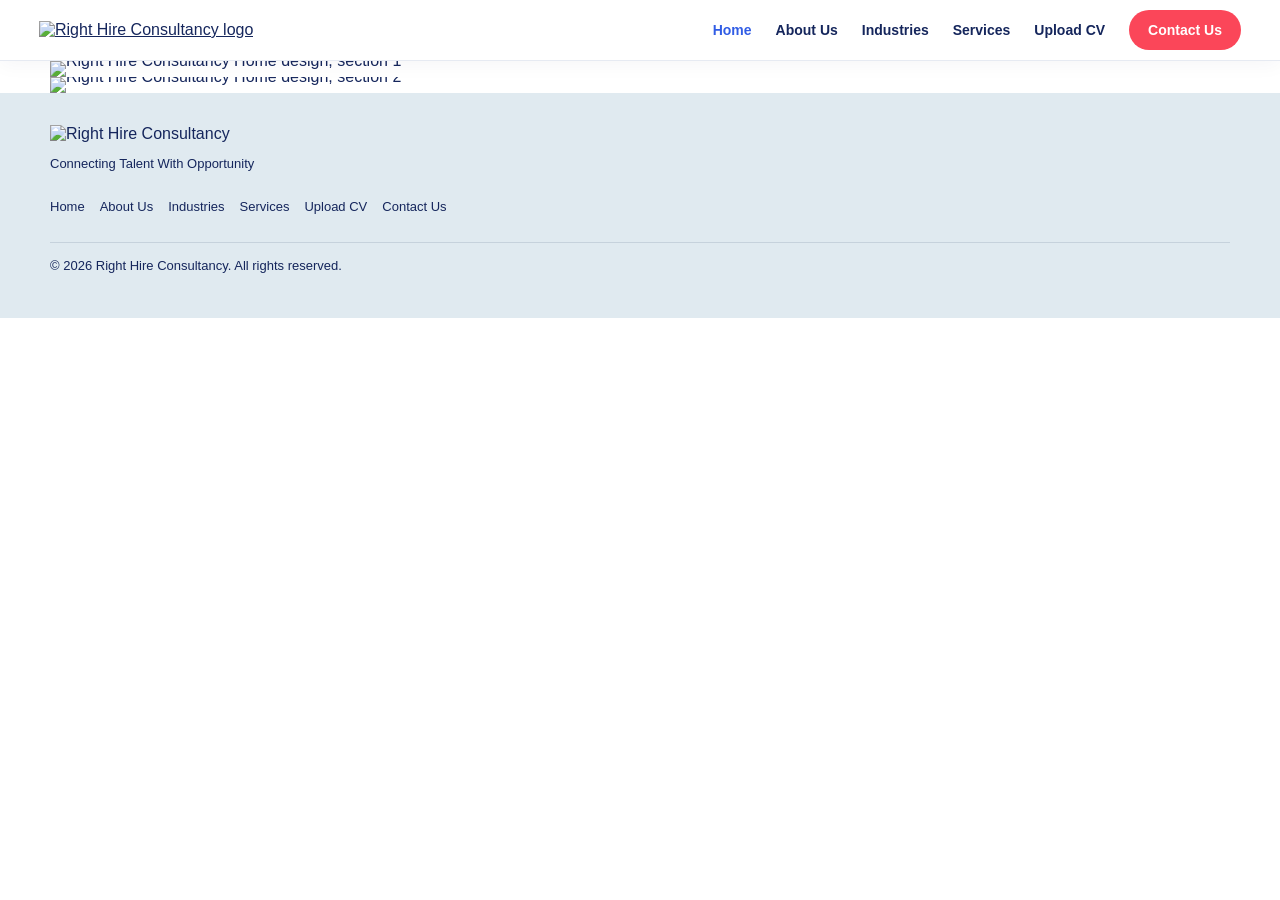
==== index.html @ 51e8da46 "Upload Right Hire Consultancy website Upload Right Hire Consultancy website" ====
<!doctype html><html lang="en"><head><meta charset="utf-8"><meta name="viewport" content="width=device-width,initial-scale=1"><meta name="theme-color" content="#15377e"><meta name="description" content="Right Hire Consultancy — connecting talent with opportunity. HR consultancy, recruitment, payroll, compliance and verification services."><title>Home | Right Hire Consultancy</title><link rel="icon" href="assets/logo.png"><link rel="stylesheet" href="style.css"></head><body><a class="skip" href="#main">Skip to content</a><header class="site-header"><div class="header-inner"><a class="brand" href="index.html" aria-label="Right Hire Consultancy Home"><img src="assets/logo.png" alt="Right Hire Consultancy logo"></a><button class="menu-toggle" aria-expanded="false" aria-controls="nav" aria-label="Toggle navigation"><span></span><span></span><span></span></button><nav id="nav" aria-label="Main navigation"><a href="index.html" data-page="index.html">Home</a><a href="about.html" data-page="about.html">About Us</a><a href="industries.html" data-page="industries.html">Industries</a><a href="services.html" data-page="services.html">Services</a><a href="upload-cv.html" data-page="upload-cv.html">Upload CV</a><a href="contact.html" data-page="contact.html">Contact Us</a></nav></div></header><main id="main" aria-label="Home"><h1 class="sr-only">Home — Right Hire Consultancy</h1><div class="design-panels"><figure class="mockup"><img loading="eager" src="assets/section-01.webp" alt="Right Hire Consultancy Home design, section 1" /></figure>
<figure class="mockup"><img loading="lazy" src="assets/section-02.webp" alt="Right Hire Consultancy Home design, section 2" /></figure></div></main><footer class="site-footer"><div><img src="assets/logo.png" alt="Right Hire Consultancy"><p>Connecting Talent With Opportunity</p></div><nav aria-label="Footer navigation"><a href="index.html" data-page="index.html">Home</a><a href="about.html" data-page="about.html">About Us</a><a href="industries.html" data-page="industries.html">Industries</a><a href="services.html" data-page="services.html">Services</a><a href="upload-cv.html" data-page="upload-cv.html">Upload CV</a><a href="contact.html" data-page="contact.html">Contact Us</a></nav><p class="copyright">© <span id="year"></span> Right Hire Consultancy. All rights reserved.</p></footer><script src="script.js" defer></script></body></html>
---- style.css ----
*{box-sizing:border-box}html{scroll-behavior:smooth}body{margin:0;font-family:Inter,Arial,sans-serif;color:#15265c;background:#fff}a{color:inherit}.skip{position:absolute;left:-9999px}.skip:focus{left:12px;top:12px;background:white;padding:12px;z-index:99}.site-header{position:sticky;top:0;background:rgba(255,255,255,.97);z-index:20;border-bottom:1px solid #e6eaf2;box-shadow:0 4px 20px #18254e0a}.header-inner{max-width:1250px;margin:auto;padding:10px 24px;display:flex;align-items:center;justify-content:space-between;gap:20px}.brand img{width:160px;max-height:62px;object-fit:contain}.site-header nav{display:flex;gap:24px;align-items:center}.site-header nav a{text-decoration:none;font-weight:600;font-size:14px;white-space:nowrap}.site-header nav a:hover,.site-header nav a.active{color:#315de5}.site-header nav a:last-child{background:#fb4659;color:white;padding:12px 19px;border-radius:24px}.menu-toggle{display:none;background:none;border:0;padding:10px;cursor:pointer}.menu-toggle span{display:block;width:25px;height:3px;background:#15265c;margin:5px 0}.design-panels{width:min(100%,1180px);margin:auto}.mockup{margin:0;line-height:0}.mockup img{display:block;width:100%;height:auto}.site-footer{background:#e0eaf0;padding:32px max(24px,calc((100vw - 1180px)/2));display:grid;gap:15px}.site-footer img{width:150px}.site-footer p{font-size:13px}.site-footer nav{display:flex;gap:15px;flex-wrap:wrap}.site-footer nav a{font-size:13px;text-decoration:none}.copyright{border-top:1px solid #c6d2dc;padding-top:15px}.live-form{max-width:1020px;margin:40px auto 65px;background:#f4f8fb;padding:36px;border-radius:15px}.form-head span{color:#e95a42;font-weight:700;font-size:12px;letter-spacing:2px}.form-head h2{font-size:32px;margin:12px 0}.form-head p{color:#667187}.live-form form{display:grid;grid-template-columns:1fr 1fr;gap:18px}.live-form label{font-size:14px;font-weight:600;display:flex;flex-direction:column;gap:7px}.live-form input:not([type=checkbox]),.live-form textarea{width:100%;border:1px solid #d7deeb;border-radius:8px;padding:13px;font:inherit;background:white}.live-form .wide{grid-column:1/-1}.live-form .consent{flex-direction:row;align-items:center}.live-form button{width:max-content;border:0;border-radius:25px;background:#f54860;color:white;font-weight:700;padding:14px 30px;cursor:pointer}.form-status{grid-column:1/-1;font-size:13px}.sr-only{position:absolute;width:1px;height:1px;overflow:hidden;clip:rect(0,0,0,0)}@media(max-width:850px){.menu-toggle{display:block}.site-header nav{display:none;position:absolute;top:100%;left:0;right:0;background:white;padding:20px;flex-direction:column;align-items:stretch;box-shadow:0 10px 20px #0001}.site-header nav.open{display:flex}.brand img{width:130px}.header-inner{padding:8px 15px}.live-form{margin:25px 12px;padding:22px}.live-form form{grid-template-columns:1fr}.live-form .wide{grid-column:auto}}
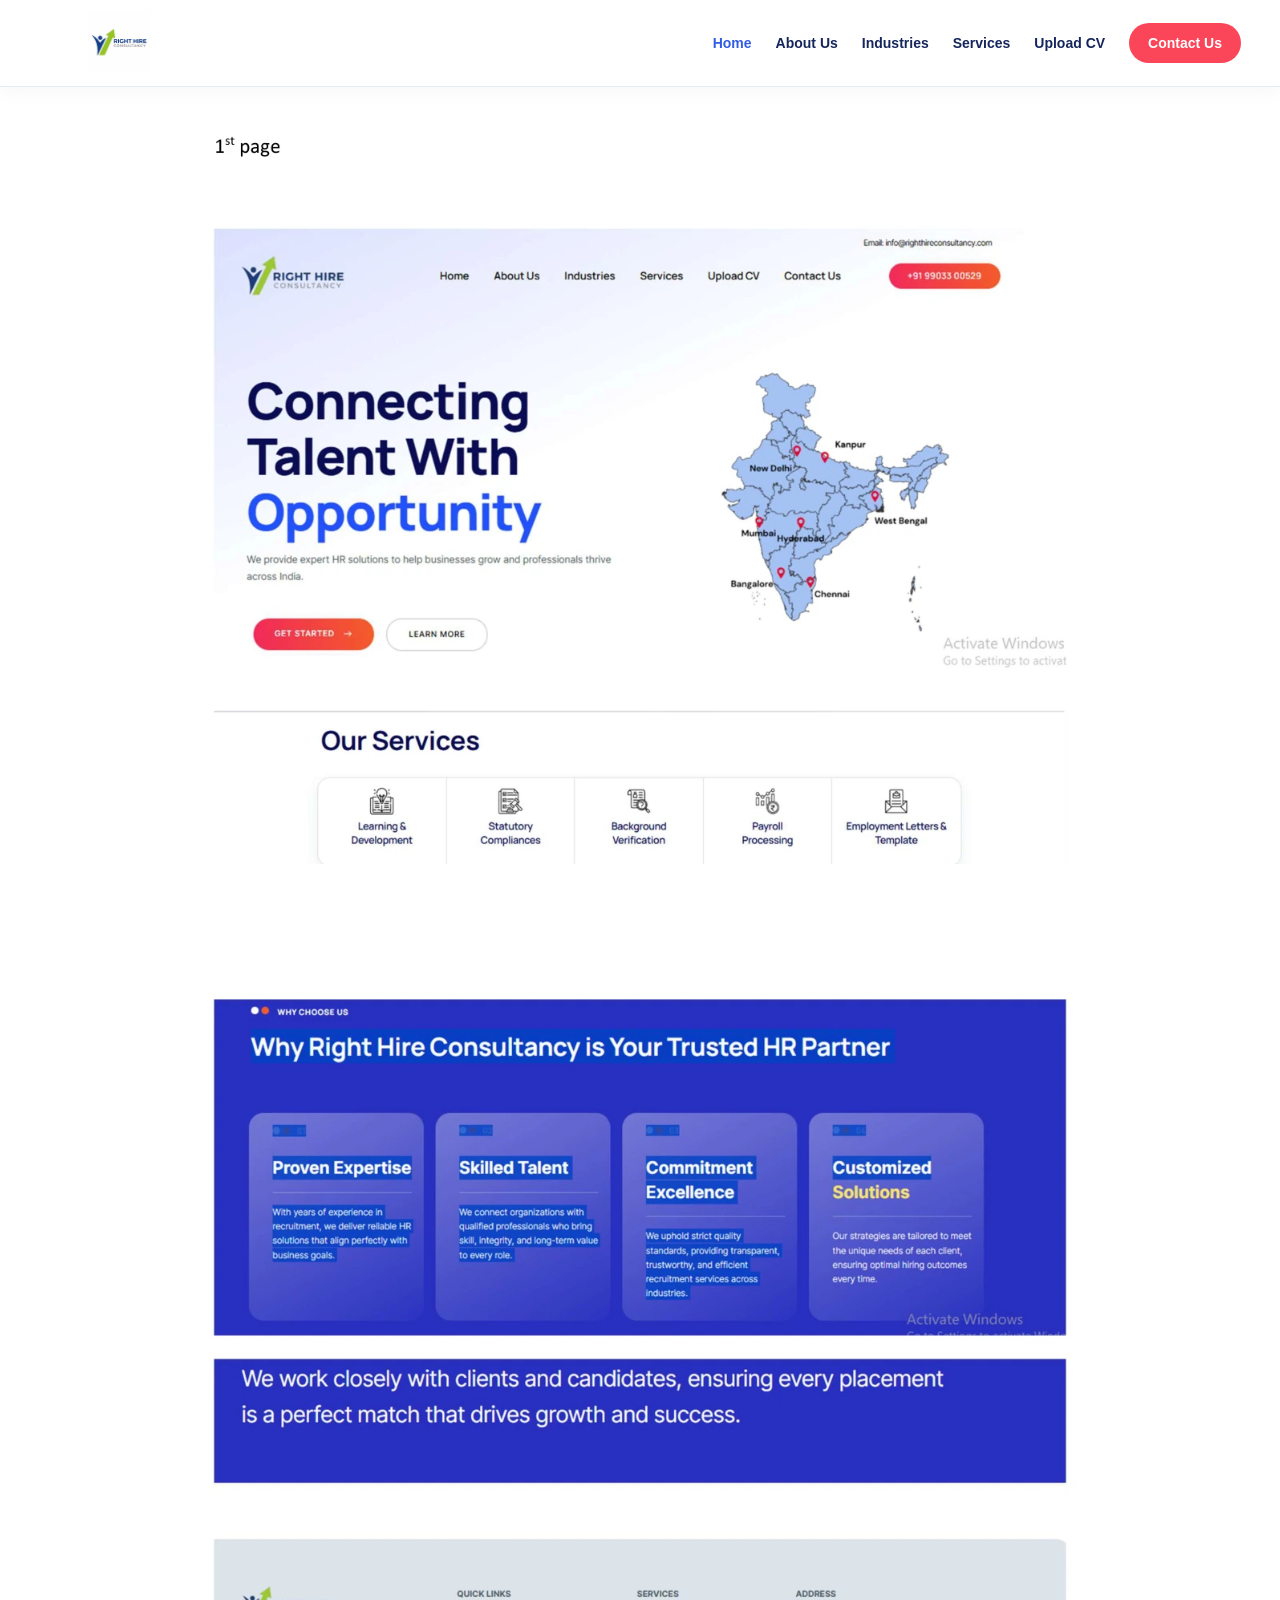
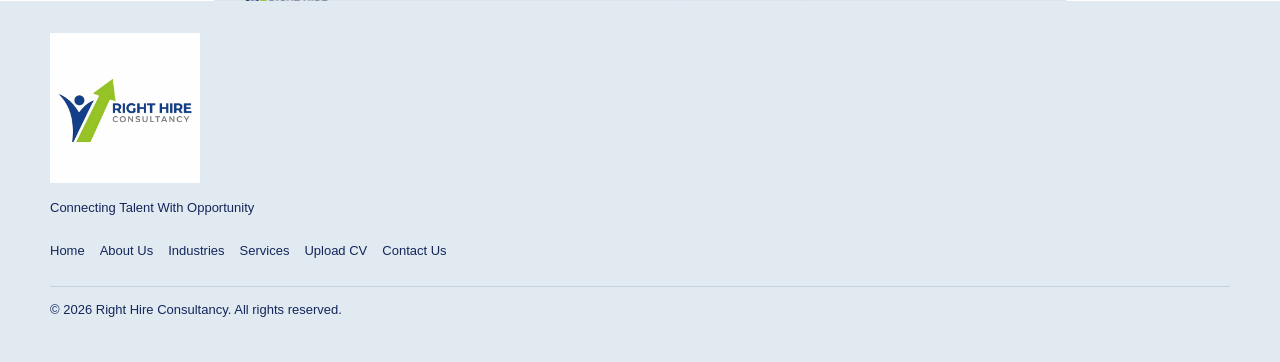
==== commit af5c07b0: "Fix image paths to match uploaded root-level assets" ====
--- a/index.html
+++ b/index.html
@@ -1,2 +1,2 @@
-<!doctype html><html lang="en"><head><meta charset="utf-8"><meta name="viewport" content="width=device-width,initial-scale=1"><meta name="theme-color" content="#15377e"><meta name="description" content="Right Hire Consultancy — connecting talent with opportunity. HR consultancy, recruitment, payroll, compliance and verification services."><title>Home | Right Hire Consultancy</title><link rel="icon" href="assets/logo.png"><link rel="stylesheet" href="style.css"></head><body><a class="skip" href="#main">Skip to content</a><header class="site-header"><div class="header-inner"><a class="brand" href="index.html" aria-label="Right Hire Consultancy Home"><img src="assets/logo.png" alt="Right Hire Consultancy logo"></a><button class="menu-toggle" aria-expanded="false" aria-controls="nav" aria-label="Toggle navigation"><span></span><span></span><span></span></button><nav id="nav" aria-label="Main navigation"><a href="index.html" data-page="index.html">Home</a><a href="about.html" data-page="about.html">About Us</a><a href="industries.html" data-page="industries.html">Industries</a><a href="services.html" data-page="services.html">Services</a><a href="upload-cv.html" data-page="upload-cv.html">Upload CV</a><a href="contact.html" data-page="contact.html">Contact Us</a></nav></div></header><main id="main" aria-label="Home"><h1 class="sr-only">Home — Right Hire Consultancy</h1><div class="design-panels"><figure class="mockup"><img loading="eager" src="assets/section-01.webp" alt="Right Hire Consultancy Home design, section 1" /></figure>
-<figure class="mockup"><img loading="lazy" src="assets/section-02.webp" alt="Right Hire Consultancy Home design, section 2" /></figure></div></main><footer class="site-footer"><div><img src="assets/logo.png" alt="Right Hire Consultancy"><p>Connecting Talent With Opportunity</p></div><nav aria-label="Footer navigation"><a href="index.html" data-page="index.html">Home</a><a href="about.html" data-page="about.html">About Us</a><a href="industries.html" data-page="industries.html">Industries</a><a href="services.html" data-page="services.html">Services</a><a href="upload-cv.html" data-page="upload-cv.html">Upload CV</a><a href="contact.html" data-page="contact.html">Contact Us</a></nav><p class="copyright">© <span id="year"></span> Right Hire Consultancy. All rights reserved.</p></footer><script src="script.js" defer></script></body></html>+<!doctype html><html lang="en"><head><meta charset="utf-8"><meta name="viewport" content="width=device-width,initial-scale=1"><meta name="theme-color" content="#15377e"><meta name="description" content="Right Hire Consultancy — connecting talent with opportunity. HR consultancy, recruitment, payroll, compliance and verification services."><title>Home | Right Hire Consultancy</title><link rel="icon" href="logo.png"><link rel="stylesheet" href="style.css"></head><body><a class="skip" href="#main">Skip to content</a><header class="site-header"><div class="header-inner"><a class="brand" href="index.html" aria-label="Right Hire Consultancy Home"><img src="logo.png" alt="Right Hire Consultancy logo"></a><button class="menu-toggle" aria-expanded="false" aria-controls="nav" aria-label="Toggle navigation"><span></span><span></span><span></span></button><nav id="nav" aria-label="Main navigation"><a href="index.html" data-page="index.html">Home</a><a href="about.html" data-page="about.html">About Us</a><a href="industries.html" data-page="industries.html">Industries</a><a href="services.html" data-page="services.html">Services</a><a href="upload-cv.html" data-page="upload-cv.html">Upload CV</a><a href="contact.html" data-page="contact.html">Contact Us</a></nav></div></header><main id="main" aria-label="Home"><h1 class="sr-only">Home — Right Hire Consultancy</h1><div class="design-panels"><figure class="mockup"><img loading="eager" src="section-01.webp" alt="Right Hire Consultancy Home design, section 1" /></figure>
+<figure class="mockup"><img loading="lazy" src="section-02.webp" alt="Right Hire Consultancy Home design, section 2" /></figure></div></main><footer class="site-footer"><div><img src="logo.png" alt="Right Hire Consultancy"><p>Connecting Talent With Opportunity</p></div><nav aria-label="Footer navigation"><a href="index.html" data-page="index.html">Home</a><a href="about.html" data-page="about.html">About Us</a><a href="industries.html" data-page="industries.html">Industries</a><a href="services.html" data-page="services.html">Services</a><a href="upload-cv.html" data-page="upload-cv.html">Upload CV</a><a href="contact.html" data-page="contact.html">Contact Us</a></nav><p class="copyright">© <span id="year"></span> Right Hire Consultancy. All rights reserved.</p></footer><script src="script.js" defer></script></body></html>
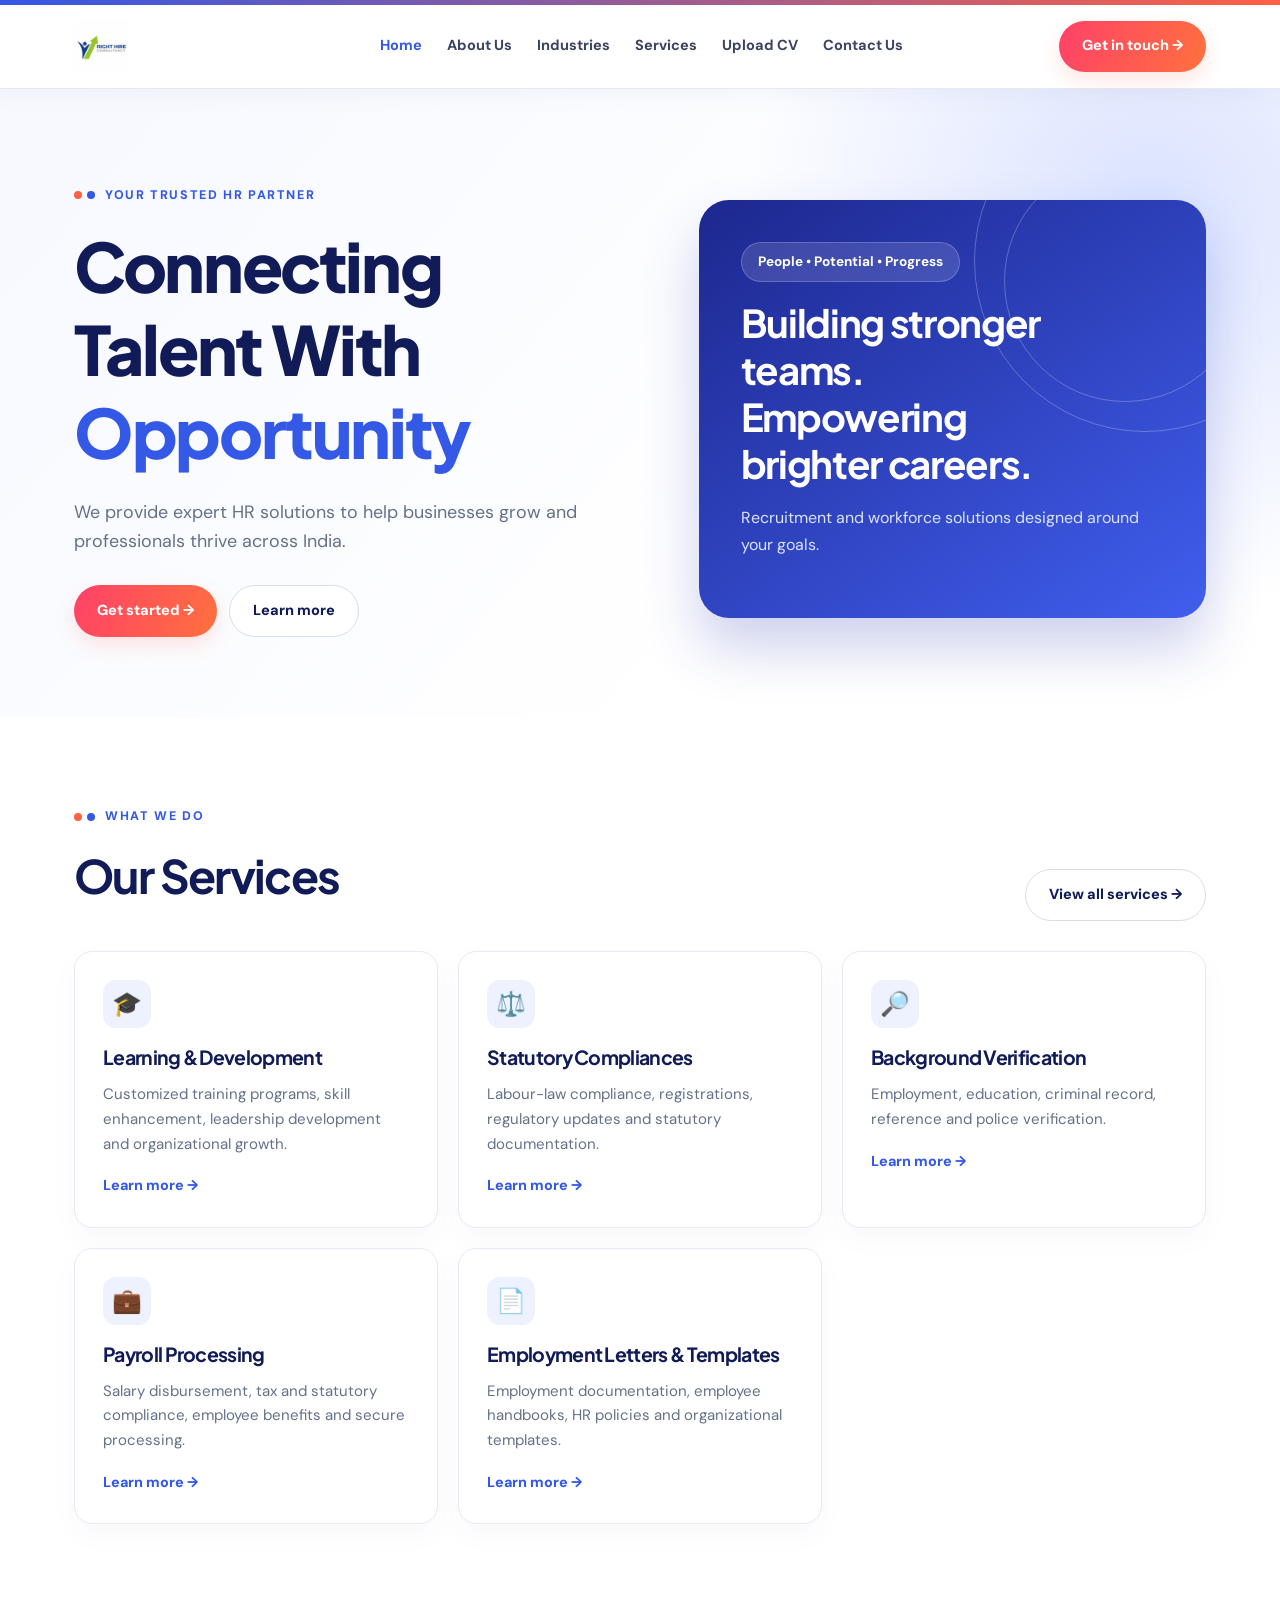
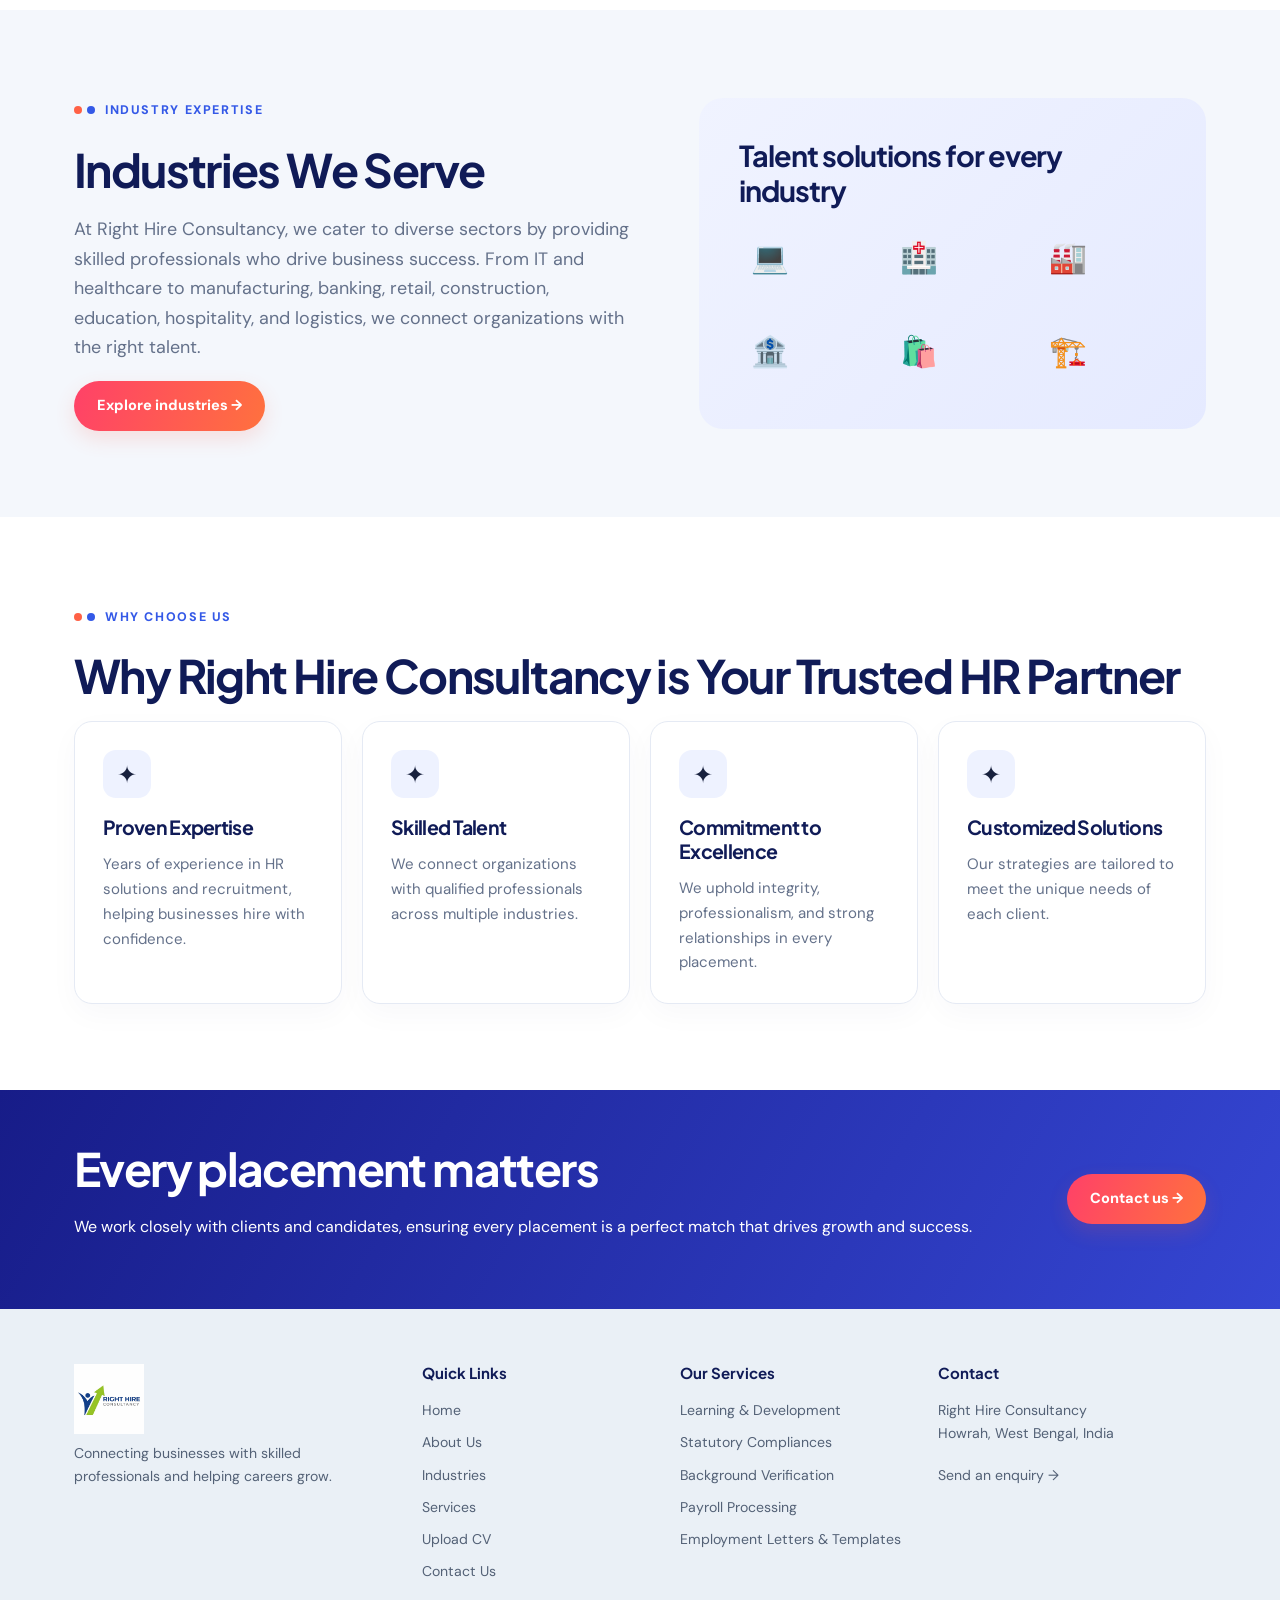
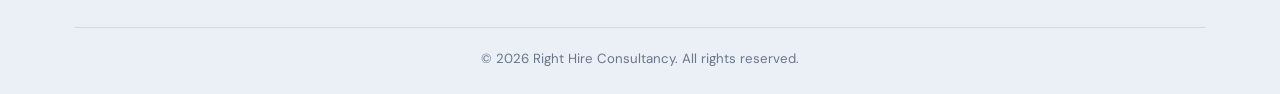
==== commit 8916903f: "Replace screenshot-based document with responsive structured website" ====
--- a/index.html
+++ b/index.html
@@ -1,2 +1 @@
-<!doctype html><html lang="en"><head><meta charset="utf-8"><meta name="viewport" content="width=device-width,initial-scale=1"><meta name="theme-color" content="#15377e"><meta name="description" content="Right Hire Consultancy — connecting talent with opportunity. HR consultancy, recruitment, payroll, compliance and verification services."><title>Home | Right Hire Consultancy</title><link rel="icon" href="logo.png"><link rel="stylesheet" href="style.css"></head><body><a class="skip" href="#main">Skip to content</a><header class="site-header"><div class="header-inner"><a class="brand" href="index.html" aria-label="Right Hire Consultancy Home"><img src="logo.png" alt="Right Hire Consultancy logo"></a><button class="menu-toggle" aria-expanded="false" aria-controls="nav" aria-label="Toggle navigation"><span></span><span></span><span></span></button><nav id="nav" aria-label="Main navigation"><a href="index.html" data-page="index.html">Home</a><a href="about.html" data-page="about.html">About Us</a><a href="industries.html" data-page="industries.html">Industries</a><a href="services.html" data-page="services.html">Services</a><a href="upload-cv.html" data-page="upload-cv.html">Upload CV</a><a href="contact.html" data-page="contact.html">Contact Us</a></nav></div></header><main id="main" aria-label="Home"><h1 class="sr-only">Home — Right Hire Consultancy</h1><div class="design-panels"><figure class="mockup"><img loading="eager" src="section-01.webp" alt="Right Hire Consultancy Home design, section 1" /></figure>
-<figure class="mockup"><img loading="lazy" src="section-02.webp" alt="Right Hire Consultancy Home design, section 2" /></figure></div></main><footer class="site-footer"><div><img src="logo.png" alt="Right Hire Consultancy"><p>Connecting Talent With Opportunity</p></div><nav aria-label="Footer navigation"><a href="index.html" data-page="index.html">Home</a><a href="about.html" data-page="about.html">About Us</a><a href="industries.html" data-page="industries.html">Industries</a><a href="services.html" data-page="services.html">Services</a><a href="upload-cv.html" data-page="upload-cv.html">Upload CV</a><a href="contact.html" data-page="contact.html">Contact Us</a></nav><p class="copyright">© <span id="year"></span> Right Hire Consultancy. All rights reserved.</p></footer><script src="script.js" defer></script></body></html>+<!doctype html><html lang="en"><head><meta charset="utf-8"><meta name="viewport" content="width=device-width,initial-scale=1"><meta name="description" content="Right Hire Consultancy — HR solutions, recruitment, payroll, statutory compliance, learning and development and background verification."><title>Home | Right Hire Consultancy</title><link rel="icon" href="logo.png"><link rel="stylesheet" href="style.css"></head><body><a class="skip" href="#main">Skip to content</a><div class="topline"></div><header class="header"><div class="header-inner"><a class="brand" href="index.html"><img src="logo.png" alt="Right Hire Consultancy"></a><button class="menu" aria-label="Toggle navigation" aria-expanded="false" aria-controls="nav">☰</button><nav class="nav" id="nav"><a href="index.html" class="active">Home</a><a href="about.html" class="">About Us</a><a href="industries.html" class="">Industries</a><a href="services.html" class="">Services</a><a href="upload-cv.html" class="">Upload CV</a><a href="contact.html" class="">Contact Us</a></nav><a class="btn" href="contact.html">Get in touch →</a></div></header><main id="main"><section class="hero"><div class="container hero-grid"><div><div class="eyebrow">Your trusted HR partner</div><h1>Connecting Talent With <span>Opportunity</span></h1><p class="lead">We provide expert HR solutions to help businesses grow and professionals thrive across India.</p><div class="actions"><a class="btn" href="contact.html">Get started →</a><a class="btn outline" href="about.html">Learn more</a></div></div><div class="hero-art"><div class="art-chip">People • Potential • Progress</div><h2>Building stronger teams. Empowering brighter careers.</h2><p>Recruitment and workforce solutions designed around your goals.</p></div></div></section><section class="section"><div class="container"><div class="section-head"><div><div class="eyebrow">What we do</div><h2>Our Services</h2></div><a class="btn outline" href="services.html">View all services →</a></div><div class="grid three"><article class="card"><div class="symbol" aria-hidden="true">🎓</div><h3>Learning & Development</h3><p>Customized training programs, skill enhancement, leadership development and organizational growth.</p><a class="more" href="services.html#learning">Learn more →</a></article><article class="card"><div class="symbol" aria-hidden="true">⚖️</div><h3>Statutory Compliances</h3><p>Labour-law compliance, registrations, regulatory updates and statutory documentation.</p><a class="more" href="services.html#compliance">Learn more →</a></article><article class="card"><div class="symbol" aria-hidden="true">🔎</div><h3>Background Verification</h3><p>Employment, education, criminal record, reference and police verification.</p><a class="more" href="services.html#verification">Learn more →</a></article><article class="card"><div class="symbol" aria-hidden="true">💼</div><h3>Payroll Processing</h3><p>Salary disbursement, tax and statutory compliance, employee benefits and secure processing.</p><a class="more" href="services.html#payroll">Learn more →</a></article><article class="card"><div class="symbol" aria-hidden="true">📄</div><h3>Employment Letters & Templates</h3><p>Employment documentation, employee handbooks, HR policies and organizational templates.</p><a class="more" href="services.html#letters">Learn more →</a></article></div></div></section><section class="section soft"><div class="container split"><div><div class="eyebrow">Industry expertise</div><h2>Industries We Serve</h2><p class="lead">At Right Hire Consultancy, we cater to diverse sectors by providing skilled professionals who drive business success. From IT and healthcare to manufacturing, banking, retail, construction, education, hospitality, and logistics, we connect organizations with the right talent.</p><a class="btn" href="industries.html">Explore industries →</a></div><div class="highlight"><h3>Talent solutions for every industry</h3><div class="grid three"><div style="font-size:1.9rem;padding:12px" title="Information Technology (IT)">💻</div><div style="font-size:1.9rem;padding:12px" title="Healthcare">🏥</div><div style="font-size:1.9rem;padding:12px" title="Manufacturing & Production">🏭</div><div style="font-size:1.9rem;padding:12px" title="Banking & Finance">🏦</div><div style="font-size:1.9rem;padding:12px" title="Retail & E-Commerce">🛍️</div><div style="font-size:1.9rem;padding:12px" title="Construction & Infrastructure">🏗️</div></div></div></div></section><section class="section"><div class="container"><div class="eyebrow">Why choose us</div><h2>Why Right Hire Consultancy is Your Trusted HR Partner</h2><div class="grid four"><article class="card"><div class="symbol" aria-hidden="true">✦</div><h3>Proven Expertise</h3><p>Years of experience in HR solutions and recruitment, helping businesses hire with confidence.</p></article><article class="card"><div class="symbol" aria-hidden="true">✦</div><h3>Skilled Talent</h3><p>We connect organizations with qualified professionals across multiple industries.</p></article><article class="card"><div class="symbol" aria-hidden="true">✦</div><h3>Commitment to Excellence</h3><p>We uphold integrity, professionalism, and strong relationships in every placement.</p></article><article class="card"><div class="symbol" aria-hidden="true">✦</div><h3>Customized Solutions</h3><p>Our strategies are tailored to meet the unique needs of each client.</p></article></div></div></section><section class="band"><div class="container"><div><h2>Every placement matters</h2><p>We work closely with clients and candidates, ensuring every placement is a perfect match that drives growth and success.</p></div><a class="btn" href="contact.html">Contact us →</a></div></section></main><footer class="footer"><div class="container"><div class="footer-grid"><div><img src="logo.png" alt="Right Hire Consultancy"><p>Connecting businesses with skilled professionals and helping careers grow.</p></div><div><h4>Quick Links</h4><a href="index.html">Home</a><a href="about.html">About Us</a><a href="industries.html">Industries</a><a href="services.html">Services</a><a href="upload-cv.html">Upload CV</a><a href="contact.html">Contact Us</a></div><div><h4>Our Services</h4><a href="services.html#learning">Learning & Development</a><a href="services.html#compliance">Statutory Compliances</a><a href="services.html#verification">Background Verification</a><a href="services.html#payroll">Payroll Processing</a><a href="services.html#letters">Employment Letters & Templates</a></div><div><h4>Contact</h4><p>Right Hire Consultancy<br>Howrah, West Bengal, India</p><a href="contact.html">Send an enquiry →</a></div></div><div class="copyright">© <span id="year"></span> Right Hire Consultancy. All rights reserved.</div></div></footer><script src="script.js" defer></script></body></html>
--- a/style.css
+++ b/style.css
@@ -1 +1,2 @@
-*{box-sizing:border-box}html{scroll-behavior:smooth}body{margin:0;font-family:Inter,Arial,sans-serif;color:#15265c;background:#fff}a{color:inherit}.skip{position:absolute;left:-9999px}.skip:focus{left:12px;top:12px;background:white;padding:12px;z-index:99}.site-header{position:sticky;top:0;background:rgba(255,255,255,.97);z-index:20;border-bottom:1px solid #e6eaf2;box-shadow:0 4px 20px #18254e0a}.header-inner{max-width:1250px;margin:auto;padding:10px 24px;display:flex;align-items:center;justify-content:space-between;gap:20px}.brand img{width:160px;max-height:62px;object-fit:contain}.site-header nav{display:flex;gap:24px;align-items:center}.site-header nav a{text-decoration:none;font-weight:600;font-size:14px;white-space:nowrap}.site-header nav a:hover,.site-header nav a.active{color:#315de5}.site-header nav a:last-child{background:#fb4659;color:white;padding:12px 19px;border-radius:24px}.menu-toggle{display:none;background:none;border:0;padding:10px;cursor:pointer}.menu-toggle span{display:block;width:25px;height:3px;background:#15265c;margin:5px 0}.design-panels{width:min(100%,1180px);margin:auto}.mockup{margin:0;line-height:0}.mockup img{display:block;width:100%;height:auto}.site-footer{background:#e0eaf0;padding:32px max(24px,calc((100vw - 1180px)/2));display:grid;gap:15px}.site-footer img{width:150px}.site-footer p{font-size:13px}.site-footer nav{display:flex;gap:15px;flex-wrap:wrap}.site-footer nav a{font-size:13px;text-decoration:none}.copyright{border-top:1px solid #c6d2dc;padding-top:15px}.live-form{max-width:1020px;margin:40px auto 65px;background:#f4f8fb;padding:36px;border-radius:15px}.form-head span{color:#e95a42;font-weight:700;font-size:12px;letter-spacing:2px}.form-head h2{font-size:32px;margin:12px 0}.form-head p{color:#667187}.live-form form{display:grid;grid-template-columns:1fr 1fr;gap:18px}.live-form label{font-size:14px;font-weight:600;display:flex;flex-direction:column;gap:7px}.live-form input:not([type=checkbox]),.live-form textarea{width:100%;border:1px solid #d7deeb;border-radius:8px;padding:13px;font:inherit;background:white}.live-form .wide{grid-column:1/-1}.live-form .consent{flex-direction:row;align-items:center}.live-form button{width:max-content;border:0;border-radius:25px;background:#f54860;color:white;font-weight:700;padding:14px 30px;cursor:pointer}.form-status{grid-column:1/-1;font-size:13px}.sr-only{position:absolute;width:1px;height:1px;overflow:hidden;clip:rect(0,0,0,0)}@media(max-width:850px){.menu-toggle{display:block}.site-header nav{display:none;position:absolute;top:100%;left:0;right:0;background:white;padding:20px;flex-direction:column;align-items:stretch;box-shadow:0 10px 20px #0001}.site-header nav.open{display:flex}.brand img{width:130px}.header-inner{padding:8px 15px}.live-form{margin:25px 12px;padding:22px}.live-form form{grid-template-columns:1fr}.live-form .wide{grid-column:auto}}+@import url('https://fonts.googleapis.com/css2?family=DM+Sans:wght@400;500;600;700&family=Plus+Jakarta+Sans:wght@400;500;600;700;800&display=swap');
+:root{--navy:#101b57;--blue:#3459e7;--indigo:#292fb5;--orange:#ff6145;--ink:#18213e;--muted:#64718a;--soft:#f4f7fc;--line:#e5eaf4}*{box-sizing:border-box}html{scroll-behavior:smooth}body{margin:0;color:var(--ink);font:16px/1.65 'DM Sans',Arial,sans-serif;background:white}h1,h2,h3,h4{font-family:'Plus Jakarta Sans',sans-serif;line-height:1.22;color:var(--navy);letter-spacing:-.035em}h1{font-size:clamp(2.65rem,5.3vw,5.2rem);margin:0 0 24px;font-weight:800}h2{font-size:clamp(2rem,3.6vw,3.3rem);margin:0 0 18px}h3{font-size:1.22rem;margin:0 0 12px}p{margin:0 0 18px}a{color:inherit;text-decoration:none}button,input,textarea{font:inherit}button{cursor:pointer}.container{max-width:1180px;margin:auto;padding:0 24px}.topline{height:5px;background:linear-gradient(90deg,var(--blue),var(--orange))}.header{position:sticky;top:0;z-index:30;background:#fff;border-bottom:1px solid var(--line);box-shadow:0 6px 25px #1b25500a}.header-inner{max-width:1180px;padding:14px 24px;margin:auto;display:flex;align-items:center;justify-content:space-between;gap:25px}.brand{display:flex;align-items:center;gap:10px}.brand img{width:150px;max-height:55px;object-fit:contain;object-position:left}.nav{display:flex;align-items:center;gap:25px}.nav a{font-size:.91rem;font-weight:700;color:#3a4360}.nav a:hover,.nav a.active{color:var(--blue)}.btn{display:inline-flex;align-items:center;justify-content:center;gap:9px;padding:13px 23px;border:0;border-radius:999px;background:linear-gradient(110deg,#ff4168,#ff713e);color:#fff!important;font-weight:800;font-size:.91rem;box-shadow:0 8px 20px #ff5b4329;transition:transform .2s}.btn:hover{transform:translateY(-2px)}.btn.outline{background:#fff;color:var(--navy)!important;border:1px solid #d8deeb;box-shadow:none}.menu{display:none;border:0;background:#f1f4ff;padding:9px 13px;border-radius:8px;color:var(--navy);font-size:24px}.hero{background:radial-gradient(circle at 90% 20%,#d9e2ff 0,transparent 32%),linear-gradient(130deg,#f7f9ff 5%,#fff 67%);padding:92px 0 80px;overflow:hidden}.hero-grid,.split{display:grid;grid-template-columns:1.05fr .95fr;align-items:center;gap:64px}.eyebrow{display:inline-flex;align-items:center;gap:8px;color:var(--blue);font-size:.78rem;letter-spacing:.13em;text-transform:uppercase;font-weight:800;margin-bottom:20px}.eyebrow:before{content:'';width:8px;height:8px;border-radius:50%;background:var(--orange);box-shadow:13px 0 0 var(--blue);margin-right:15px}.lead{font-size:1.12rem;color:var(--muted);max-width:620px}.hero h1 span{color:var(--blue)}.actions{display:flex;flex-wrap:wrap;gap:12px;margin-top:28px}.hero-art{min-height:370px;border-radius:30px;background:linear-gradient(145deg,#1d278e,#405eee);padding:42px;color:#fff;position:relative;box-shadow:0 30px 55px #2638b03b;display:flex;flex-direction:column;justify-content:center;overflow:hidden}.hero-art:before,.hero-art:after{content:'';position:absolute;border:1px solid #ffffff40;border-radius:50%;width:340px;height:340px;right:-110px;top:-110px}.hero-art:after{width:240px;height:240px;right:-40px;top:-40px}.hero-art h2{color:white;position:relative;font-size:2.4rem;max-width:340px}.hero-art p{position:relative;color:#dbe4ff}.art-chip{position:relative;align-self:flex-start;background:#ffffff22;border:1px solid #ffffff33;border-radius:999px;padding:8px 16px;font-size:.85rem;font-weight:700;margin-bottom:18px}.section{padding:86px 0}.section.soft{background:var(--soft)}.section.center{text-align:center}.section.center .lead{margin:0 auto 36px}.section-head{display:flex;justify-content:space-between;align-items:end;gap:25px;margin-bottom:30px}.grid{display:grid;gap:20px}.grid.three{grid-template-columns:repeat(3,1fr)}.grid.four{grid-template-columns:repeat(4,1fr)}.card{padding:28px;background:white;border:1px solid var(--line);border-radius:18px;box-shadow:0 10px 30px #1c2d5608}.card p{color:var(--muted);font-size:.94rem;margin:0}.card .symbol{width:48px;height:48px;display:grid;place-items:center;background:#eef2ff;border-radius:13px;font-size:24px;margin-bottom:18px}.card a.more{display:inline-block;color:var(--blue);font-weight:800;font-size:.9rem;margin-top:18px}.band{background:linear-gradient(120deg,#171c88,#3546d3);color:#fff;padding:50px 0}.band h2,.band p{color:white}.band .container{display:flex;align-items:center;justify-content:space-between;gap:30px}.page-hero{padding:76px 0;background:radial-gradient(circle at 80% 15%,#dbe3ff,transparent 34%),linear-gradient(135deg,#f3f6ff,#fff);border-bottom:1px solid var(--line)}.page-hero h1{font-size:clamp(2.5rem,4.4vw,4rem)}.page-hero p{max-width:760px;color:var(--muted);font-size:1.08rem}.list-check{list-style:none;padding:0;margin:20px 0}.list-check li{padding:9px 0 9px 30px;position:relative}.list-check li:before{content:'✓';position:absolute;left:0;color:var(--orange);font-weight:900}.highlight{background:linear-gradient(135deg,#f0f3ff,#e5eaff);padding:40px;border-radius:24px}.highlight h3{font-size:1.8rem}.service-nav{display:flex;flex-wrap:wrap;gap:10px;margin-bottom:32px}.service-nav a{padding:8px 14px;background:#f0f3ff;border-radius:30px;font-size:.84rem;color:var(--navy);font-weight:700}.service-block{padding:52px 0;border-bottom:1px solid var(--line);scroll-margin-top:100px}.service-block:nth-child(even){background:#f8faff}.service-block h2{font-size:2.15rem}.service-block .grid{margin-top:25px}.service-block .card{padding:22px}.faq{margin-top:28px}.faq details{padding:15px 0;border-bottom:1px solid #dfe4ed}.faq summary{cursor:pointer;color:var(--navy);font-weight:700}.faq p{padding:12px 0 0;color:var(--muted)}.form{background:#fff;padding:32px;border-radius:20px;border:1px solid var(--line);box-shadow:0 16px 50px #15255010}.form-grid{display:grid;grid-template-columns:1fr 1fr;gap:18px}.field{display:flex;flex-direction:column;gap:6px;margin-bottom:16px}.field label{font-size:.88rem;font-weight:700;color:var(--navy)}.field input,.field textarea{width:100%;padding:13px 14px;border:1px solid #d7dfed;border-radius:9px;outline:none;background:#fbfcff}.field input:focus,.field textarea:focus{border-color:var(--blue)}.notice{padding:13px 17px;background:#fff6e9;border:1px solid #ffe2b8;border-radius:10px;font-size:.89rem;color:#795221}.footer{background:#eaf0f6;padding:55px 0 24px}.footer-grid{display:grid;grid-template-columns:1.4fr 1fr 1fr 1.2fr;gap:35px}.footer img{width:135px;max-height:70px;object-fit:contain;object-position:left}.footer h4{font-size:.94rem;letter-spacing:0;margin:0 0 17px}.footer p,.footer a{font-size:.88rem;color:#536176}.footer a{display:block;margin-bottom:9px}.copyright{border-top:1px solid #d1dbe7;margin-top:35px;padding-top:20px;text-align:center;font-size:.83rem;color:#68758b}.skip{position:absolute;left:-9999px}.skip:focus{left:10px;top:10px;z-index:100;background:white;padding:8px}@media(max-width:900px){.grid.four{grid-template-columns:repeat(2,1fr)}.grid.three{grid-template-columns:repeat(2,1fr)}.hero-grid,.split{grid-template-columns:1fr;gap:28px}.hero{padding:60px 0}.hero-art{min-height:270px}.footer-grid{grid-template-columns:repeat(2,1fr)}.menu{display:block}.nav{display:none;position:absolute;top:80px;left:0;right:0;background:white;flex-direction:column;align-items:stretch;padding:18px 24px;box-shadow:0 16px 20px #12204b18}.nav.open{display:flex}.header-inner>.btn{display:none}}@media(max-width:580px){.section{padding:58px 0}.page-hero{padding:54px 0}.grid.three,.grid.four,.footer-grid,.form-grid{grid-template-columns:1fr}.band .container,.section-head{align-items:flex-start;flex-direction:column}.hero-art{padding:28px}.hero-art h2{font-size:1.8rem}.form{padding:22px}.container{padding:0 19px}}
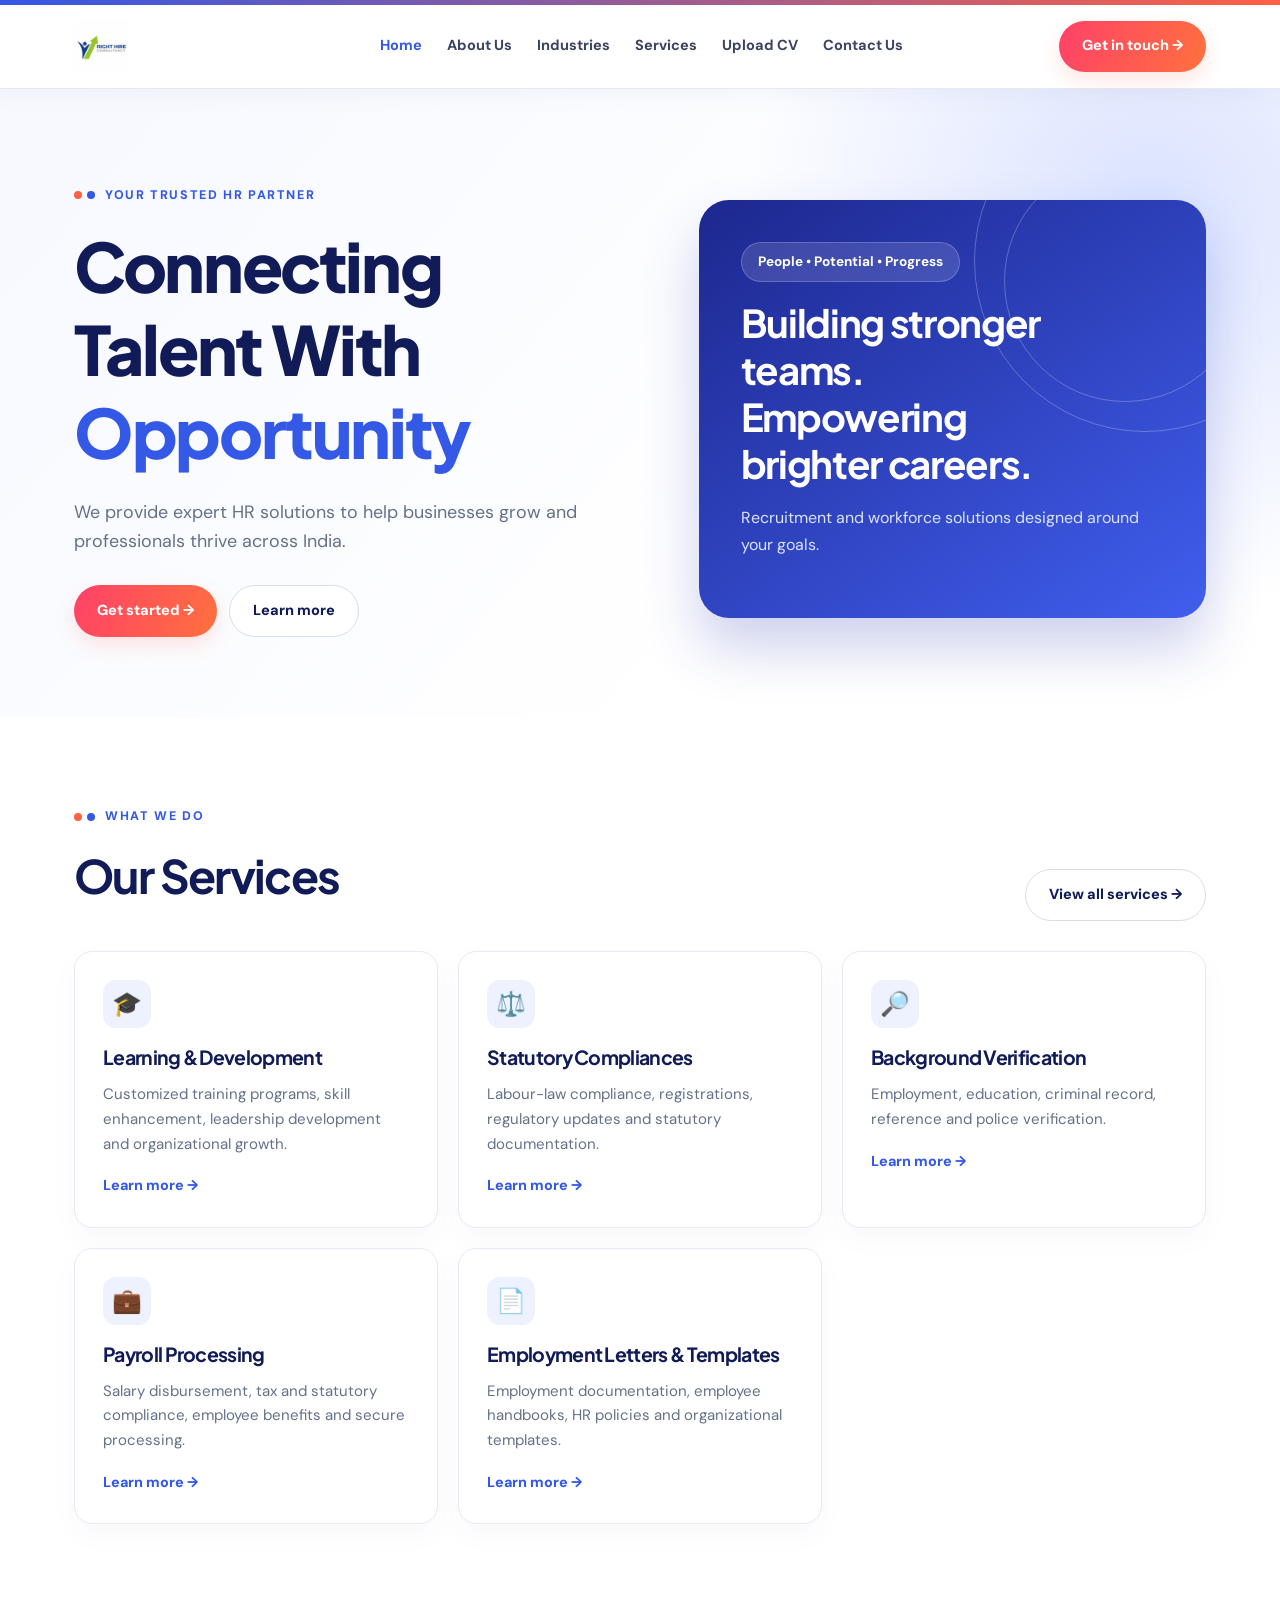
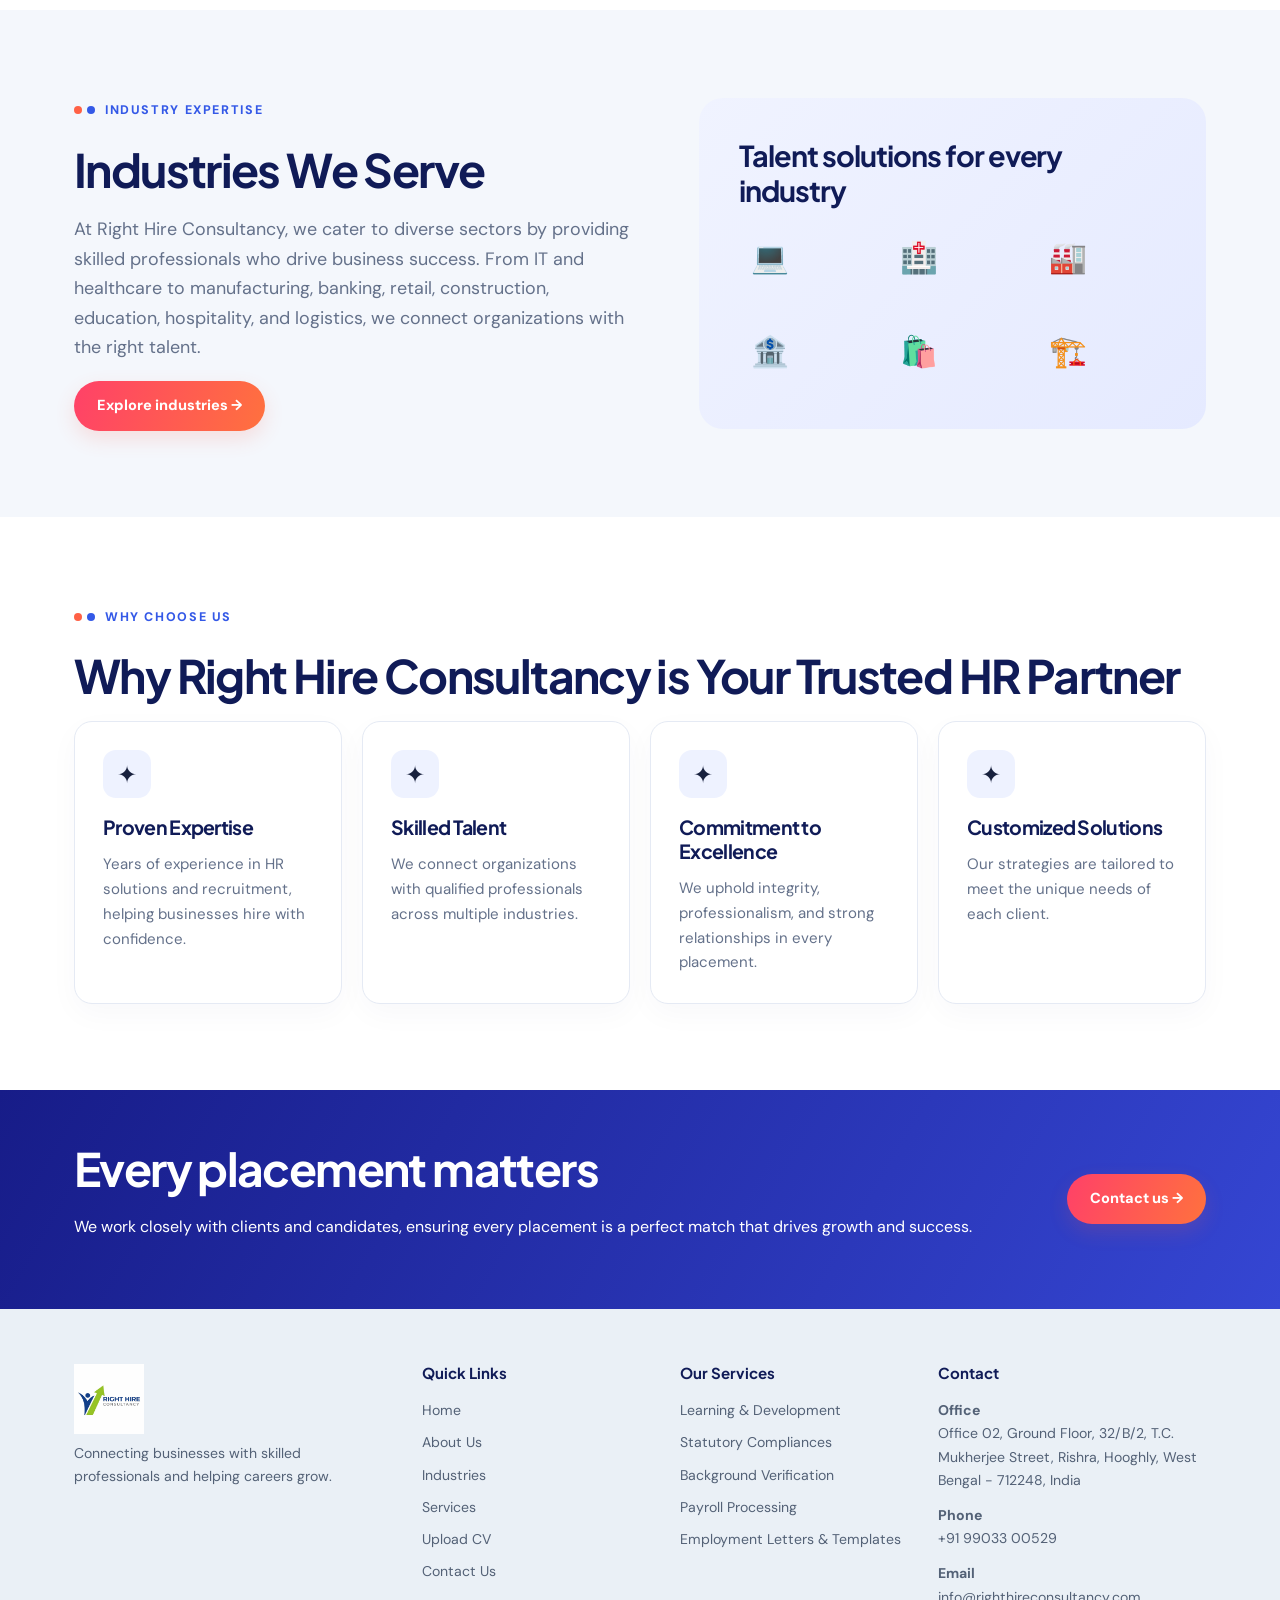
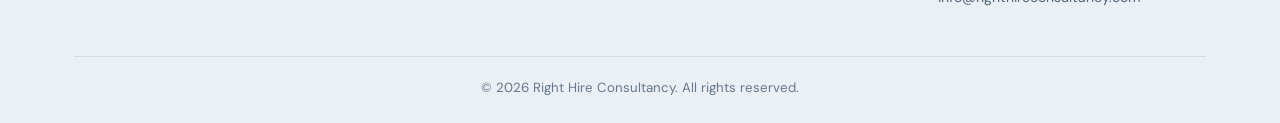
==== commit 7fea1641: "Add interactive service tabs and original contact details" ====
--- a/index.html
+++ b/index.html
@@ -1 +1 @@
-<!doctype html><html lang="en"><head><meta charset="utf-8"><meta name="viewport" content="width=device-width,initial-scale=1"><meta name="description" content="Right Hire Consultancy — HR solutions, recruitment, payroll, statutory compliance, learning and development and background verification."><title>Home | Right Hire Consultancy</title><link rel="icon" href="logo.png"><link rel="stylesheet" href="style.css"></head><body><a class="skip" href="#main">Skip to content</a><div class="topline"></div><header class="header"><div class="header-inner"><a class="brand" href="index.html"><img src="logo.png" alt="Right Hire Consultancy"></a><button class="menu" aria-label="Toggle navigation" aria-expanded="false" aria-controls="nav">☰</button><nav class="nav" id="nav"><a href="index.html" class="active">Home</a><a href="about.html" class="">About Us</a><a href="industries.html" class="">Industries</a><a href="services.html" class="">Services</a><a href="upload-cv.html" class="">Upload CV</a><a href="contact.html" class="">Contact Us</a></nav><a class="btn" href="contact.html">Get in touch →</a></div></header><main id="main"><section class="hero"><div class="container hero-grid"><div><div class="eyebrow">Your trusted HR partner</div><h1>Connecting Talent With <span>Opportunity</span></h1><p class="lead">We provide expert HR solutions to help businesses grow and professionals thrive across India.</p><div class="actions"><a class="btn" href="contact.html">Get started →</a><a class="btn outline" href="about.html">Learn more</a></div></div><div class="hero-art"><div class="art-chip">People • Potential • Progress</div><h2>Building stronger teams. Empowering brighter careers.</h2><p>Recruitment and workforce solutions designed around your goals.</p></div></div></section><section class="section"><div class="container"><div class="section-head"><div><div class="eyebrow">What we do</div><h2>Our Services</h2></div><a class="btn outline" href="services.html">View all services →</a></div><div class="grid three"><article class="card"><div class="symbol" aria-hidden="true">🎓</div><h3>Learning & Development</h3><p>Customized training programs, skill enhancement, leadership development and organizational growth.</p><a class="more" href="services.html#learning">Learn more →</a></article><article class="card"><div class="symbol" aria-hidden="true">⚖️</div><h3>Statutory Compliances</h3><p>Labour-law compliance, registrations, regulatory updates and statutory documentation.</p><a class="more" href="services.html#compliance">Learn more →</a></article><article class="card"><div class="symbol" aria-hidden="true">🔎</div><h3>Background Verification</h3><p>Employment, education, criminal record, reference and police verification.</p><a class="more" href="services.html#verification">Learn more →</a></article><article class="card"><div class="symbol" aria-hidden="true">💼</div><h3>Payroll Processing</h3><p>Salary disbursement, tax and statutory compliance, employee benefits and secure processing.</p><a class="more" href="services.html#payroll">Learn more →</a></article><article class="card"><div class="symbol" aria-hidden="true">📄</div><h3>Employment Letters & Templates</h3><p>Employment documentation, employee handbooks, HR policies and organizational templates.</p><a class="more" href="services.html#letters">Learn more →</a></article></div></div></section><section class="section soft"><div class="container split"><div><div class="eyebrow">Industry expertise</div><h2>Industries We Serve</h2><p class="lead">At Right Hire Consultancy, we cater to diverse sectors by providing skilled professionals who drive business success. From IT and healthcare to manufacturing, banking, retail, construction, education, hospitality, and logistics, we connect organizations with the right talent.</p><a class="btn" href="industries.html">Explore industries →</a></div><div class="highlight"><h3>Talent solutions for every industry</h3><div class="grid three"><div style="font-size:1.9rem;padding:12px" title="Information Technology (IT)">💻</div><div style="font-size:1.9rem;padding:12px" title="Healthcare">🏥</div><div style="font-size:1.9rem;padding:12px" title="Manufacturing & Production">🏭</div><div style="font-size:1.9rem;padding:12px" title="Banking & Finance">🏦</div><div style="font-size:1.9rem;padding:12px" title="Retail & E-Commerce">🛍️</div><div style="font-size:1.9rem;padding:12px" title="Construction & Infrastructure">🏗️</div></div></div></div></section><section class="section"><div class="container"><div class="eyebrow">Why choose us</div><h2>Why Right Hire Consultancy is Your Trusted HR Partner</h2><div class="grid four"><article class="card"><div class="symbol" aria-hidden="true">✦</div><h3>Proven Expertise</h3><p>Years of experience in HR solutions and recruitment, helping businesses hire with confidence.</p></article><article class="card"><div class="symbol" aria-hidden="true">✦</div><h3>Skilled Talent</h3><p>We connect organizations with qualified professionals across multiple industries.</p></article><article class="card"><div class="symbol" aria-hidden="true">✦</div><h3>Commitment to Excellence</h3><p>We uphold integrity, professionalism, and strong relationships in every placement.</p></article><article class="card"><div class="symbol" aria-hidden="true">✦</div><h3>Customized Solutions</h3><p>Our strategies are tailored to meet the unique needs of each client.</p></article></div></div></section><section class="band"><div class="container"><div><h2>Every placement matters</h2><p>We work closely with clients and candidates, ensuring every placement is a perfect match that drives growth and success.</p></div><a class="btn" href="contact.html">Contact us →</a></div></section></main><footer class="footer"><div class="container"><div class="footer-grid"><div><img src="logo.png" alt="Right Hire Consultancy"><p>Connecting businesses with skilled professionals and helping careers grow.</p></div><div><h4>Quick Links</h4><a href="index.html">Home</a><a href="about.html">About Us</a><a href="industries.html">Industries</a><a href="services.html">Services</a><a href="upload-cv.html">Upload CV</a><a href="contact.html">Contact Us</a></div><div><h4>Our Services</h4><a href="services.html#learning">Learning & Development</a><a href="services.html#compliance">Statutory Compliances</a><a href="services.html#verification">Background Verification</a><a href="services.html#payroll">Payroll Processing</a><a href="services.html#letters">Employment Letters & Templates</a></div><div><h4>Contact</h4><p>Right Hire Consultancy<br>Howrah, West Bengal, India</p><a href="contact.html">Send an enquiry →</a></div></div><div class="copyright">© <span id="year"></span> Right Hire Consultancy. All rights reserved.</div></div></footer><script src="script.js" defer></script></body></html>+<!doctype html><html lang="en"><head><meta charset="utf-8"><meta name="viewport" content="width=device-width,initial-scale=1"><meta name="description" content="Right Hire Consultancy — HR solutions, recruitment, payroll, statutory compliance, learning and development and background verification."><title>Home | Right Hire Consultancy</title><link rel="icon" href="logo.png"><link rel="stylesheet" href="style.css"></head><body><a class="skip" href="#main">Skip to content</a><div class="topline"></div><header class="header"><div class="header-inner"><a class="brand" href="index.html"><img src="logo.png" alt="Right Hire Consultancy"></a><button class="menu" aria-label="Toggle navigation" aria-expanded="false" aria-controls="nav">☰</button><nav class="nav" id="nav"><a href="index.html" class="active">Home</a><a href="about.html" class="">About Us</a><a href="industries.html" class="">Industries</a><a href="services.html" class="">Services</a><a href="upload-cv.html" class="">Upload CV</a><a href="contact.html" class="">Contact Us</a></nav><a class="btn" href="contact.html">Get in touch →</a></div></header><main id="main"><section class="hero"><div class="container hero-grid"><div><div class="eyebrow">Your trusted HR partner</div><h1>Connecting Talent With <span>Opportunity</span></h1><p class="lead">We provide expert HR solutions to help businesses grow and professionals thrive across India.</p><div class="actions"><a class="btn" href="contact.html">Get started →</a><a class="btn outline" href="about.html">Learn more</a></div></div><div class="hero-art"><div class="art-chip">People • Potential • Progress</div><h2>Building stronger teams. Empowering brighter careers.</h2><p>Recruitment and workforce solutions designed around your goals.</p></div></div></section><section class="section"><div class="container"><div class="section-head"><div><div class="eyebrow">What we do</div><h2>Our Services</h2></div><a class="btn outline" href="services.html">View all services →</a></div><div class="grid three"><article class="card"><div class="symbol" aria-hidden="true">🎓</div><h3>Learning & Development</h3><p>Customized training programs, skill enhancement, leadership development and organizational growth.</p><a class="more" href="services.html#learning">Learn more →</a></article><article class="card"><div class="symbol" aria-hidden="true">⚖️</div><h3>Statutory Compliances</h3><p>Labour-law compliance, registrations, regulatory updates and statutory documentation.</p><a class="more" href="services.html#compliance">Learn more →</a></article><article class="card"><div class="symbol" aria-hidden="true">🔎</div><h3>Background Verification</h3><p>Employment, education, criminal record, reference and police verification.</p><a class="more" href="services.html#verification">Learn more →</a></article><article class="card"><div class="symbol" aria-hidden="true">💼</div><h3>Payroll Processing</h3><p>Salary disbursement, tax and statutory compliance, employee benefits and secure processing.</p><a class="more" href="services.html#payroll">Learn more →</a></article><article class="card"><div class="symbol" aria-hidden="true">📄</div><h3>Employment Letters & Templates</h3><p>Employment documentation, employee handbooks, HR policies and organizational templates.</p><a class="more" href="services.html#letters">Learn more →</a></article></div></div></section><section class="section soft"><div class="container split"><div><div class="eyebrow">Industry expertise</div><h2>Industries We Serve</h2><p class="lead">At Right Hire Consultancy, we cater to diverse sectors by providing skilled professionals who drive business success. From IT and healthcare to manufacturing, banking, retail, construction, education, hospitality, and logistics, we connect organizations with the right talent.</p><a class="btn" href="industries.html">Explore industries →</a></div><div class="highlight"><h3>Talent solutions for every industry</h3><div class="grid three"><div style="font-size:1.9rem;padding:12px" title="Information Technology (IT)">💻</div><div style="font-size:1.9rem;padding:12px" title="Healthcare">🏥</div><div style="font-size:1.9rem;padding:12px" title="Manufacturing & Production">🏭</div><div style="font-size:1.9rem;padding:12px" title="Banking & Finance">🏦</div><div style="font-size:1.9rem;padding:12px" title="Retail & E-Commerce">🛍️</div><div style="font-size:1.9rem;padding:12px" title="Construction & Infrastructure">🏗️</div></div></div></div></section><section class="section"><div class="container"><div class="eyebrow">Why choose us</div><h2>Why Right Hire Consultancy is Your Trusted HR Partner</h2><div class="grid four"><article class="card"><div class="symbol" aria-hidden="true">✦</div><h3>Proven Expertise</h3><p>Years of experience in HR solutions and recruitment, helping businesses hire with confidence.</p></article><article class="card"><div class="symbol" aria-hidden="true">✦</div><h3>Skilled Talent</h3><p>We connect organizations with qualified professionals across multiple industries.</p></article><article class="card"><div class="symbol" aria-hidden="true">✦</div><h3>Commitment to Excellence</h3><p>We uphold integrity, professionalism, and strong relationships in every placement.</p></article><article class="card"><div class="symbol" aria-hidden="true">✦</div><h3>Customized Solutions</h3><p>Our strategies are tailored to meet the unique needs of each client.</p></article></div></div></section><section class="band"><div class="container"><div><h2>Every placement matters</h2><p>We work closely with clients and candidates, ensuring every placement is a perfect match that drives growth and success.</p></div><a class="btn" href="contact.html">Contact us →</a></div></section></main><footer class="footer"><div class="container"><div class="footer-grid"><div><img src="logo.png" alt="Right Hire Consultancy"><p>Connecting businesses with skilled professionals and helping careers grow.</p></div><div><h4>Quick Links</h4><a href="index.html">Home</a><a href="about.html">About Us</a><a href="industries.html">Industries</a><a href="services.html">Services</a><a href="upload-cv.html">Upload CV</a><a href="contact.html">Contact Us</a></div><div><h4>Our Services</h4><a href="services.html#learning">Learning & Development</a><a href="services.html#compliance">Statutory Compliances</a><a href="services.html#verification">Background Verification</a><a href="services.html#payroll">Payroll Processing</a><a href="services.html#letters">Employment Letters & Templates</a></div><div><h4>Contact</h4><p><strong>Office</strong><br>Office 02, Ground Floor, 32/B/2, T.C. Mukherjee Street, Rishra, Hooghly, West Bengal - 712248, India</p><p><strong>Phone</strong><br><a href="tel:+919903300529">+91 99033 00529</a></p><p><strong>Email</strong><br><a href="mailto:info@righthireconsultancy.com">info@righthireconsultancy.com</a></p></div></div><div class="copyright">© <span id="year"></span> Right Hire Consultancy. All rights reserved.</div></div></footer><script src="script.js" defer></script></body></html>
--- a/style.css
+++ b/style.css
@@ -1,2 +1,3 @@
 @import url('https://fonts.googleapis.com/css2?family=DM+Sans:wght@400;500;600;700&family=Plus+Jakarta+Sans:wght@400;500;600;700;800&display=swap');
-:root{--navy:#101b57;--blue:#3459e7;--indigo:#292fb5;--orange:#ff6145;--ink:#18213e;--muted:#64718a;--soft:#f4f7fc;--line:#e5eaf4}*{box-sizing:border-box}html{scroll-behavior:smooth}body{margin:0;color:var(--ink);font:16px/1.65 'DM Sans',Arial,sans-serif;background:white}h1,h2,h3,h4{font-family:'Plus Jakarta Sans',sans-serif;line-height:1.22;color:var(--navy);letter-spacing:-.035em}h1{font-size:clamp(2.65rem,5.3vw,5.2rem);margin:0 0 24px;font-weight:800}h2{font-size:clamp(2rem,3.6vw,3.3rem);margin:0 0 18px}h3{font-size:1.22rem;margin:0 0 12px}p{margin:0 0 18px}a{color:inherit;text-decoration:none}button,input,textarea{font:inherit}button{cursor:pointer}.container{max-width:1180px;margin:auto;padding:0 24px}.topline{height:5px;background:linear-gradient(90deg,var(--blue),var(--orange))}.header{position:sticky;top:0;z-index:30;background:#fff;border-bottom:1px solid var(--line);box-shadow:0 6px 25px #1b25500a}.header-inner{max-width:1180px;padding:14px 24px;margin:auto;display:flex;align-items:center;justify-content:space-between;gap:25px}.brand{display:flex;align-items:center;gap:10px}.brand img{width:150px;max-height:55px;object-fit:contain;object-position:left}.nav{display:flex;align-items:center;gap:25px}.nav a{font-size:.91rem;font-weight:700;color:#3a4360}.nav a:hover,.nav a.active{color:var(--blue)}.btn{display:inline-flex;align-items:center;justify-content:center;gap:9px;padding:13px 23px;border:0;border-radius:999px;background:linear-gradient(110deg,#ff4168,#ff713e);color:#fff!important;font-weight:800;font-size:.91rem;box-shadow:0 8px 20px #ff5b4329;transition:transform .2s}.btn:hover{transform:translateY(-2px)}.btn.outline{background:#fff;color:var(--navy)!important;border:1px solid #d8deeb;box-shadow:none}.menu{display:none;border:0;background:#f1f4ff;padding:9px 13px;border-radius:8px;color:var(--navy);font-size:24px}.hero{background:radial-gradient(circle at 90% 20%,#d9e2ff 0,transparent 32%),linear-gradient(130deg,#f7f9ff 5%,#fff 67%);padding:92px 0 80px;overflow:hidden}.hero-grid,.split{display:grid;grid-template-columns:1.05fr .95fr;align-items:center;gap:64px}.eyebrow{display:inline-flex;align-items:center;gap:8px;color:var(--blue);font-size:.78rem;letter-spacing:.13em;text-transform:uppercase;font-weight:800;margin-bottom:20px}.eyebrow:before{content:'';width:8px;height:8px;border-radius:50%;background:var(--orange);box-shadow:13px 0 0 var(--blue);margin-right:15px}.lead{font-size:1.12rem;color:var(--muted);max-width:620px}.hero h1 span{color:var(--blue)}.actions{display:flex;flex-wrap:wrap;gap:12px;margin-top:28px}.hero-art{min-height:370px;border-radius:30px;background:linear-gradient(145deg,#1d278e,#405eee);padding:42px;color:#fff;position:relative;box-shadow:0 30px 55px #2638b03b;display:flex;flex-direction:column;justify-content:center;overflow:hidden}.hero-art:before,.hero-art:after{content:'';position:absolute;border:1px solid #ffffff40;border-radius:50%;width:340px;height:340px;right:-110px;top:-110px}.hero-art:after{width:240px;height:240px;right:-40px;top:-40px}.hero-art h2{color:white;position:relative;font-size:2.4rem;max-width:340px}.hero-art p{position:relative;color:#dbe4ff}.art-chip{position:relative;align-self:flex-start;background:#ffffff22;border:1px solid #ffffff33;border-radius:999px;padding:8px 16px;font-size:.85rem;font-weight:700;margin-bottom:18px}.section{padding:86px 0}.section.soft{background:var(--soft)}.section.center{text-align:center}.section.center .lead{margin:0 auto 36px}.section-head{display:flex;justify-content:space-between;align-items:end;gap:25px;margin-bottom:30px}.grid{display:grid;gap:20px}.grid.three{grid-template-columns:repeat(3,1fr)}.grid.four{grid-template-columns:repeat(4,1fr)}.card{padding:28px;background:white;border:1px solid var(--line);border-radius:18px;box-shadow:0 10px 30px #1c2d5608}.card p{color:var(--muted);font-size:.94rem;margin:0}.card .symbol{width:48px;height:48px;display:grid;place-items:center;background:#eef2ff;border-radius:13px;font-size:24px;margin-bottom:18px}.card a.more{display:inline-block;color:var(--blue);font-weight:800;font-size:.9rem;margin-top:18px}.band{background:linear-gradient(120deg,#171c88,#3546d3);color:#fff;padding:50px 0}.band h2,.band p{color:white}.band .container{display:flex;align-items:center;justify-content:space-between;gap:30px}.page-hero{padding:76px 0;background:radial-gradient(circle at 80% 15%,#dbe3ff,transparent 34%),linear-gradient(135deg,#f3f6ff,#fff);border-bottom:1px solid var(--line)}.page-hero h1{font-size:clamp(2.5rem,4.4vw,4rem)}.page-hero p{max-width:760px;color:var(--muted);font-size:1.08rem}.list-check{list-style:none;padding:0;margin:20px 0}.list-check li{padding:9px 0 9px 30px;position:relative}.list-check li:before{content:'✓';position:absolute;left:0;color:var(--orange);font-weight:900}.highlight{background:linear-gradient(135deg,#f0f3ff,#e5eaff);padding:40px;border-radius:24px}.highlight h3{font-size:1.8rem}.service-nav{display:flex;flex-wrap:wrap;gap:10px;margin-bottom:32px}.service-nav a{padding:8px 14px;background:#f0f3ff;border-radius:30px;font-size:.84rem;color:var(--navy);font-weight:700}.service-block{padding:52px 0;border-bottom:1px solid var(--line);scroll-margin-top:100px}.service-block:nth-child(even){background:#f8faff}.service-block h2{font-size:2.15rem}.service-block .grid{margin-top:25px}.service-block .card{padding:22px}.faq{margin-top:28px}.faq details{padding:15px 0;border-bottom:1px solid #dfe4ed}.faq summary{cursor:pointer;color:var(--navy);font-weight:700}.faq p{padding:12px 0 0;color:var(--muted)}.form{background:#fff;padding:32px;border-radius:20px;border:1px solid var(--line);box-shadow:0 16px 50px #15255010}.form-grid{display:grid;grid-template-columns:1fr 1fr;gap:18px}.field{display:flex;flex-direction:column;gap:6px;margin-bottom:16px}.field label{font-size:.88rem;font-weight:700;color:var(--navy)}.field input,.field textarea{width:100%;padding:13px 14px;border:1px solid #d7dfed;border-radius:9px;outline:none;background:#fbfcff}.field input:focus,.field textarea:focus{border-color:var(--blue)}.notice{padding:13px 17px;background:#fff6e9;border:1px solid #ffe2b8;border-radius:10px;font-size:.89rem;color:#795221}.footer{background:#eaf0f6;padding:55px 0 24px}.footer-grid{display:grid;grid-template-columns:1.4fr 1fr 1fr 1.2fr;gap:35px}.footer img{width:135px;max-height:70px;object-fit:contain;object-position:left}.footer h4{font-size:.94rem;letter-spacing:0;margin:0 0 17px}.footer p,.footer a{font-size:.88rem;color:#536176}.footer a{display:block;margin-bottom:9px}.copyright{border-top:1px solid #d1dbe7;margin-top:35px;padding-top:20px;text-align:center;font-size:.83rem;color:#68758b}.skip{position:absolute;left:-9999px}.skip:focus{left:10px;top:10px;z-index:100;background:white;padding:8px}@media(max-width:900px){.grid.four{grid-template-columns:repeat(2,1fr)}.grid.three{grid-template-columns:repeat(2,1fr)}.hero-grid,.split{grid-template-columns:1fr;gap:28px}.hero{padding:60px 0}.hero-art{min-height:270px}.footer-grid{grid-template-columns:repeat(2,1fr)}.menu{display:block}.nav{display:none;position:absolute;top:80px;left:0;right:0;background:white;flex-direction:column;align-items:stretch;padding:18px 24px;box-shadow:0 16px 20px #12204b18}.nav.open{display:flex}.header-inner>.btn{display:none}}@media(max-width:580px){.section{padding:58px 0}.page-hero{padding:54px 0}.grid.three,.grid.four,.footer-grid,.form-grid{grid-template-columns:1fr}.band .container,.section-head{align-items:flex-start;flex-direction:column}.hero-art{padding:28px}.hero-art h2{font-size:1.8rem}.form{padding:22px}.container{padding:0 19px}}+:root{--navy:#101b57;--blue:#3459e7;--indigo:#292fb5;--orange:#ff6145;--ink:#18213e;--muted:#64718a;--soft:#f4f7fc;--line:#e5eaf4}*{box-sizing:border-box}html{scroll-behavior:smooth}body{margin:0;color:var(--ink);font:16px/1.65 'DM Sans',Arial,sans-serif;background:white}h1,h2,h3,h4{font-family:'Plus Jakarta Sans',sans-serif;line-height:1.22;color:var(--navy);letter-spacing:-.035em}h1{font-size:clamp(2.65rem,5.3vw,5.2rem);margin:0 0 24px;font-weight:800}h2{font-size:clamp(2rem,3.6vw,3.3rem);margin:0 0 18px}h3{font-size:1.22rem;margin:0 0 12px}p{margin:0 0 18px}a{color:inherit;text-decoration:none}button,input,textarea{font:inherit}button{cursor:pointer}.container{max-width:1180px;margin:auto;padding:0 24px}.topline{height:5px;background:linear-gradient(90deg,var(--blue),var(--orange))}.header{position:sticky;top:0;z-index:30;background:#fff;border-bottom:1px solid var(--line);box-shadow:0 6px 25px #1b25500a}.header-inner{max-width:1180px;padding:14px 24px;margin:auto;display:flex;align-items:center;justify-content:space-between;gap:25px}.brand{display:flex;align-items:center;gap:10px}.brand img{width:150px;max-height:55px;object-fit:contain;object-position:left}.nav{display:flex;align-items:center;gap:25px}.nav a{font-size:.91rem;font-weight:700;color:#3a4360}.nav a:hover,.nav a.active{color:var(--blue)}.btn{display:inline-flex;align-items:center;justify-content:center;gap:9px;padding:13px 23px;border:0;border-radius:999px;background:linear-gradient(110deg,#ff4168,#ff713e);color:#fff!important;font-weight:800;font-size:.91rem;box-shadow:0 8px 20px #ff5b4329;transition:transform .2s}.btn:hover{transform:translateY(-2px)}.btn.outline{background:#fff;color:var(--navy)!important;border:1px solid #d8deeb;box-shadow:none}.menu{display:none;border:0;background:#f1f4ff;padding:9px 13px;border-radius:8px;color:var(--navy);font-size:24px}.hero{background:radial-gradient(circle at 90% 20%,#d9e2ff 0,transparent 32%),linear-gradient(130deg,#f7f9ff 5%,#fff 67%);padding:92px 0 80px;overflow:hidden}.hero-grid,.split{display:grid;grid-template-columns:1.05fr .95fr;align-items:center;gap:64px}.eyebrow{display:inline-flex;align-items:center;gap:8px;color:var(--blue);font-size:.78rem;letter-spacing:.13em;text-transform:uppercase;font-weight:800;margin-bottom:20px}.eyebrow:before{content:'';width:8px;height:8px;border-radius:50%;background:var(--orange);box-shadow:13px 0 0 var(--blue);margin-right:15px}.lead{font-size:1.12rem;color:var(--muted);max-width:620px}.hero h1 span{color:var(--blue)}.actions{display:flex;flex-wrap:wrap;gap:12px;margin-top:28px}.hero-art{min-height:370px;border-radius:30px;background:linear-gradient(145deg,#1d278e,#405eee);padding:42px;color:#fff;position:relative;box-shadow:0 30px 55px #2638b03b;display:flex;flex-direction:column;justify-content:center;overflow:hidden}.hero-art:before,.hero-art:after{content:'';position:absolute;border:1px solid #ffffff40;border-radius:50%;width:340px;height:340px;right:-110px;top:-110px}.hero-art:after{width:240px;height:240px;right:-40px;top:-40px}.hero-art h2{color:white;position:relative;font-size:2.4rem;max-width:340px}.hero-art p{position:relative;color:#dbe4ff}.art-chip{position:relative;align-self:flex-start;background:#ffffff22;border:1px solid #ffffff33;border-radius:999px;padding:8px 16px;font-size:.85rem;font-weight:700;margin-bottom:18px}.section{padding:86px 0}.section.soft{background:var(--soft)}.section.center{text-align:center}.section.center .lead{margin:0 auto 36px}.section-head{display:flex;justify-content:space-between;align-items:end;gap:25px;margin-bottom:30px}.grid{display:grid;gap:20px}.grid.three{grid-template-columns:repeat(3,1fr)}.grid.four{grid-template-columns:repeat(4,1fr)}.card{padding:28px;background:white;border:1px solid var(--line);border-radius:18px;box-shadow:0 10px 30px #1c2d5608}.card p{color:var(--muted);font-size:.94rem;margin:0}.card .symbol{width:48px;height:48px;display:grid;place-items:center;background:#eef2ff;border-radius:13px;font-size:24px;margin-bottom:18px}.card a.more{display:inline-block;color:var(--blue);font-weight:800;font-size:.9rem;margin-top:18px}.band{background:linear-gradient(120deg,#171c88,#3546d3);color:#fff;padding:50px 0}.band h2,.band p{color:white}.band .container{display:flex;align-items:center;justify-content:space-between;gap:30px}.page-hero{padding:76px 0;background:radial-gradient(circle at 80% 15%,#dbe3ff,transparent 34%),linear-gradient(135deg,#f3f6ff,#fff);border-bottom:1px solid var(--line)}.page-hero h1{font-size:clamp(2.5rem,4.4vw,4rem)}.page-hero p{max-width:760px;color:var(--muted);font-size:1.08rem}.list-check{list-style:none;padding:0;margin:20px 0}.list-check li{padding:9px 0 9px 30px;position:relative}.list-check li:before{content:'✓';position:absolute;left:0;color:var(--orange);font-weight:900}.highlight{background:linear-gradient(135deg,#f0f3ff,#e5eaff);padding:40px;border-radius:24px}.highlight h3{font-size:1.8rem}.service-nav{display:flex;flex-wrap:wrap;gap:10px;margin-bottom:32px}.service-nav a{padding:8px 14px;background:#f0f3ff;border-radius:30px;font-size:.84rem;color:var(--navy);font-weight:700}.service-block{padding:52px 0;border-bottom:1px solid var(--line);scroll-margin-top:100px}.service-block:nth-child(even){background:#f8faff}.service-block h2{font-size:2.15rem}.service-block .grid{margin-top:25px}.service-block .card{padding:22px}.faq{margin-top:28px}.faq details{padding:15px 0;border-bottom:1px solid #dfe4ed}.faq summary{cursor:pointer;color:var(--navy);font-weight:700}.faq p{padding:12px 0 0;color:var(--muted)}.form{background:#fff;padding:32px;border-radius:20px;border:1px solid var(--line);box-shadow:0 16px 50px #15255010}.form-grid{display:grid;grid-template-columns:1fr 1fr;gap:18px}.field{display:flex;flex-direction:column;gap:6px;margin-bottom:16px}.field label{font-size:.88rem;font-weight:700;color:var(--navy)}.field input,.field textarea{width:100%;padding:13px 14px;border:1px solid #d7dfed;border-radius:9px;outline:none;background:#fbfcff}.field input:focus,.field textarea:focus{border-color:var(--blue)}.notice{padding:13px 17px;background:#fff6e9;border:1px solid #ffe2b8;border-radius:10px;font-size:.89rem;color:#795221}.footer{background:#eaf0f6;padding:55px 0 24px}.footer-grid{display:grid;grid-template-columns:1.4fr 1fr 1fr 1.2fr;gap:35px}.footer img{width:135px;max-height:70px;object-fit:contain;object-position:left}.footer h4{font-size:.94rem;letter-spacing:0;margin:0 0 17px}.footer p,.footer a{font-size:.88rem;color:#536176}.footer a{display:block;margin-bottom:9px}.copyright{border-top:1px solid #d1dbe7;margin-top:35px;padding-top:20px;text-align:center;font-size:.83rem;color:#68758b}.skip{position:absolute;left:-9999px}.skip:focus{left:10px;top:10px;z-index:100;background:white;padding:8px}@media(max-width:900px){.grid.four{grid-template-columns:repeat(2,1fr)}.grid.three{grid-template-columns:repeat(2,1fr)}.hero-grid,.split{grid-template-columns:1fr;gap:28px}.hero{padding:60px 0}.hero-art{min-height:270px}.footer-grid{grid-template-columns:repeat(2,1fr)}.menu{display:block}.nav{display:none;position:absolute;top:80px;left:0;right:0;background:white;flex-direction:column;align-items:stretch;padding:18px 24px;box-shadow:0 16px 20px #12204b18}.nav.open{display:flex}.header-inner>.btn{display:none}}@media(max-width:580px){.section{padding:58px 0}.page-hero{padding:54px 0}.grid.three,.grid.four,.footer-grid,.form-grid{grid-template-columns:1fr}.band .container,.section-head{align-items:flex-start;flex-direction:column}.hero-art{padding:28px}.hero-art h2{font-size:1.8rem}.form{padding:22px}.container{padding:0 19px}}
+.service-tab{border:1px solid #dce3f4;background:#fff;color:var(--navy);padding:13px 17px;border-radius:13px;font-size:.9rem;font-weight:800;line-height:1.3;transition:background .18s,color .18s,box-shadow .18s;cursor:pointer}.service-tab:hover{background:#edf2ff}.service-tab.active,.service-tab[aria-selected="true"]{background:var(--indigo);border-color:var(--indigo);color:#fff;box-shadow:0 8px 20px #292fb52b}.service-panel[hidden]{display:none!important}.service-panel{animation:serviceReveal .24s ease}@keyframes serviceReveal{from{opacity:.4;transform:translateY(8px)}to{opacity:1;transform:none}}.footer .footer-grid>div:last-child a{overflow-wrap:anywhere}.footer .footer-grid>div:last-child p{margin-bottom:12px}@media(max-width:580px){.service-nav{display:grid;grid-template-columns:1fr}.service-tab{text-align:left}}
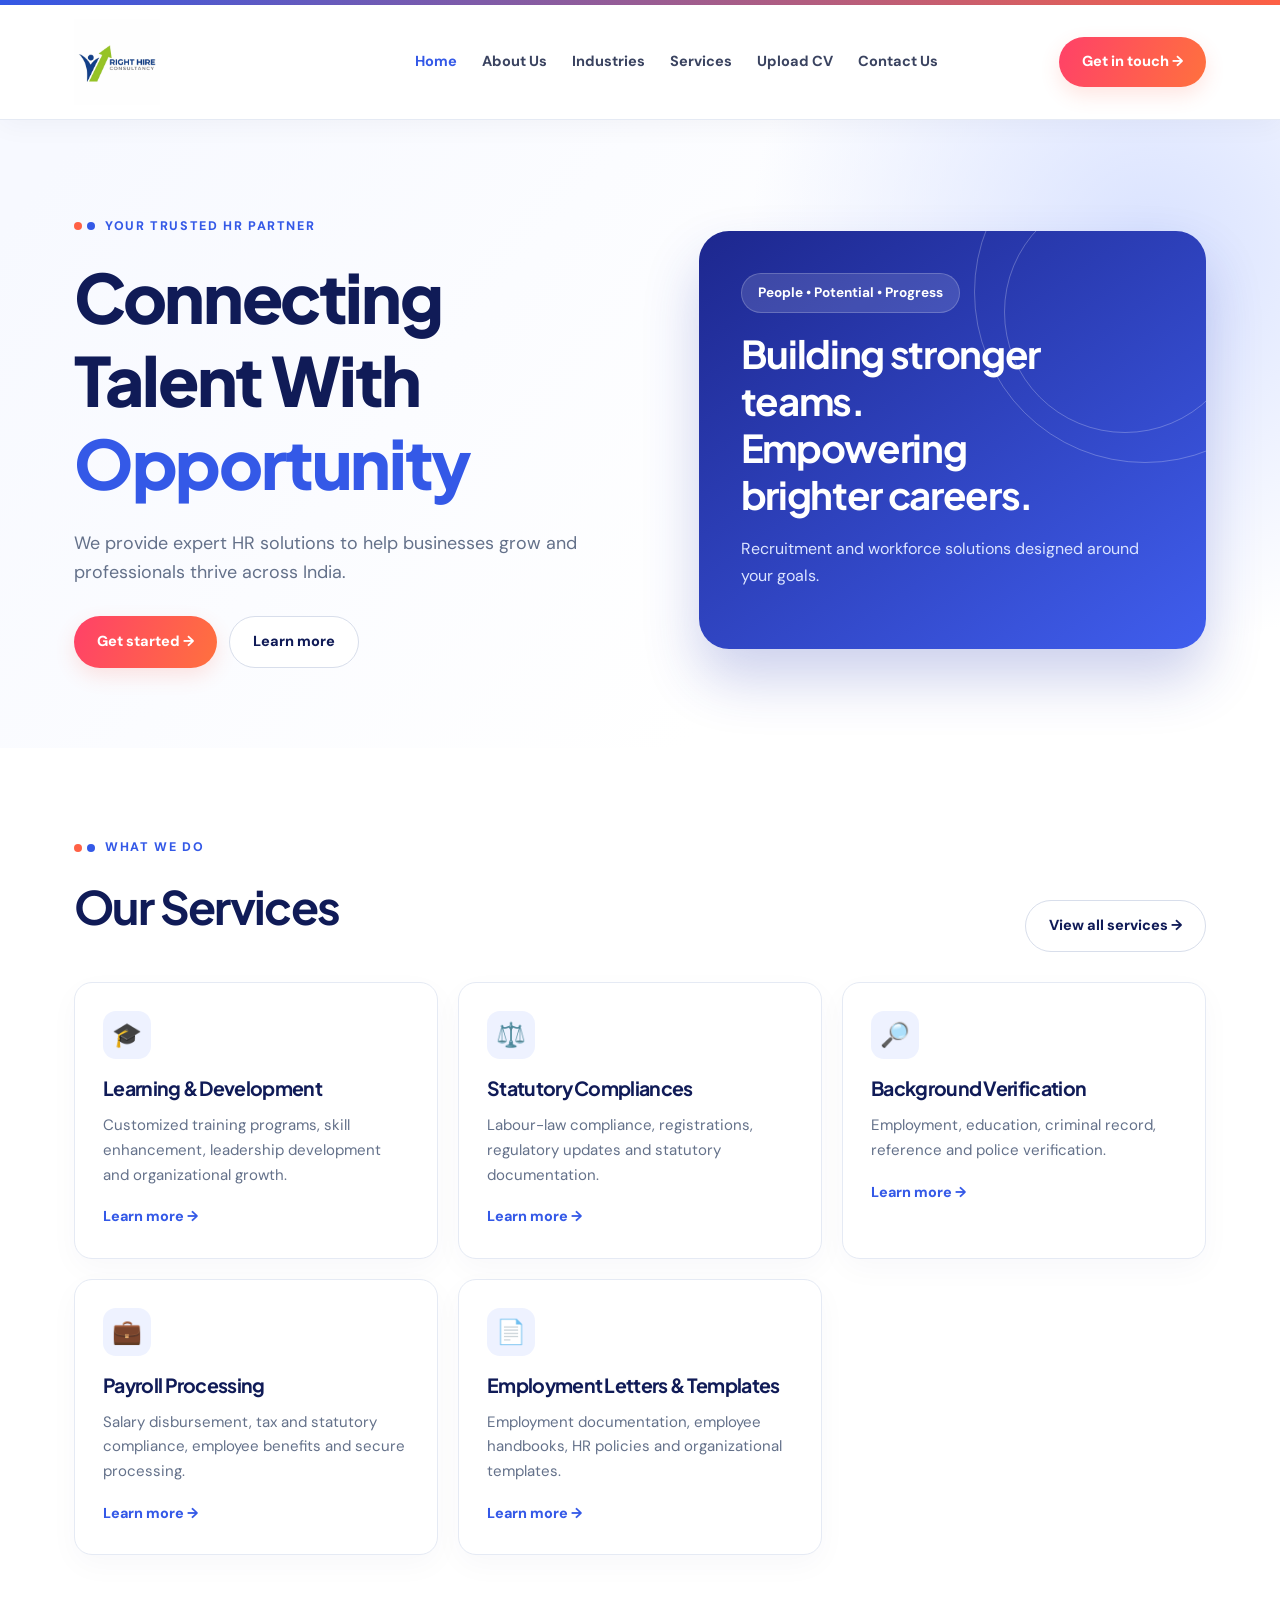
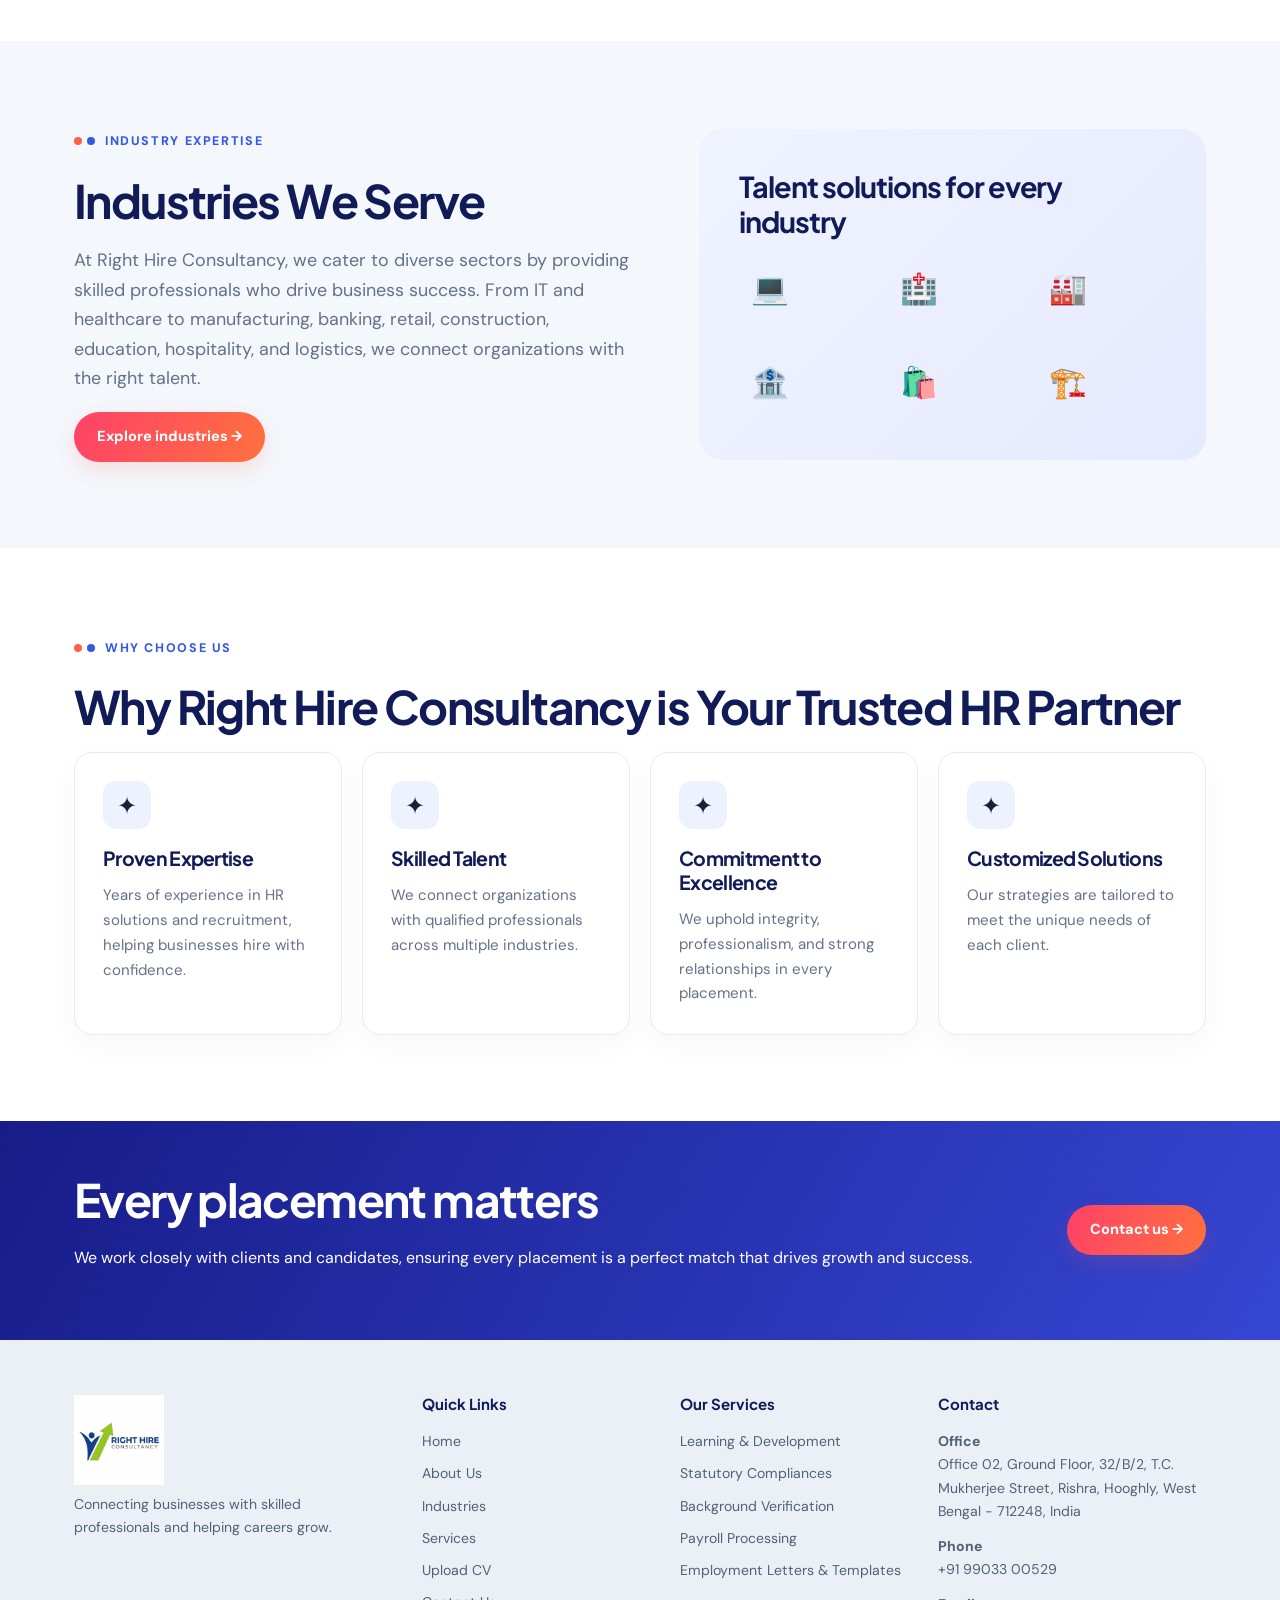
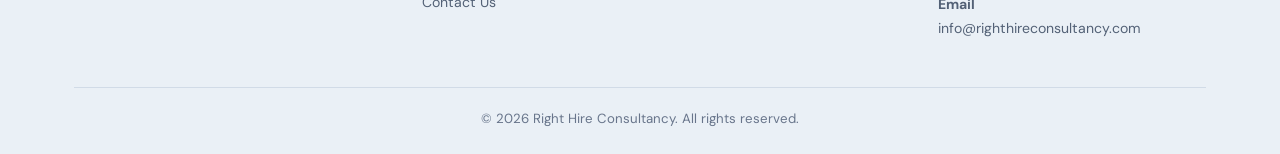
==== commit 017afa02: "Mark homepage for larger header logo" ====
--- a/index.html
+++ b/index.html
@@ -1 +1 @@
-<!doctype html><html lang="en"><head><meta charset="utf-8"><meta name="viewport" content="width=device-width,initial-scale=1"><meta name="description" content="Right Hire Consultancy — HR solutions, recruitment, payroll, statutory compliance, learning and development and background verification."><title>Home | Right Hire Consultancy</title><link rel="icon" href="logo.png"><link rel="stylesheet" href="style.css"></head><body><a class="skip" href="#main">Skip to content</a><div class="topline"></div><header class="header"><div class="header-inner"><a class="brand" href="index.html"><img src="logo.png" alt="Right Hire Consultancy"></a><button class="menu" aria-label="Toggle navigation" aria-expanded="false" aria-controls="nav">☰</button><nav class="nav" id="nav"><a href="index.html" class="active">Home</a><a href="about.html" class="">About Us</a><a href="industries.html" class="">Industries</a><a href="services.html" class="">Services</a><a href="upload-cv.html" class="">Upload CV</a><a href="contact.html" class="">Contact Us</a></nav><a class="btn" href="contact.html">Get in touch →</a></div></header><main id="main"><section class="hero"><div class="container hero-grid"><div><div class="eyebrow">Your trusted HR partner</div><h1>Connecting Talent With <span>Opportunity</span></h1><p class="lead">We provide expert HR solutions to help businesses grow and professionals thrive across India.</p><div class="actions"><a class="btn" href="contact.html">Get started →</a><a class="btn outline" href="about.html">Learn more</a></div></div><div class="hero-art"><div class="art-chip">People • Potential • Progress</div><h2>Building stronger teams. Empowering brighter careers.</h2><p>Recruitment and workforce solutions designed around your goals.</p></div></div></section><section class="section"><div class="container"><div class="section-head"><div><div class="eyebrow">What we do</div><h2>Our Services</h2></div><a class="btn outline" href="services.html">View all services →</a></div><div class="grid three"><article class="card"><div class="symbol" aria-hidden="true">🎓</div><h3>Learning & Development</h3><p>Customized training programs, skill enhancement, leadership development and organizational growth.</p><a class="more" href="services.html#learning">Learn more →</a></article><article class="card"><div class="symbol" aria-hidden="true">⚖️</div><h3>Statutory Compliances</h3><p>Labour-law compliance, registrations, regulatory updates and statutory documentation.</p><a class="more" href="services.html#compliance">Learn more →</a></article><article class="card"><div class="symbol" aria-hidden="true">🔎</div><h3>Background Verification</h3><p>Employment, education, criminal record, reference and police verification.</p><a class="more" href="services.html#verification">Learn more →</a></article><article class="card"><div class="symbol" aria-hidden="true">💼</div><h3>Payroll Processing</h3><p>Salary disbursement, tax and statutory compliance, employee benefits and secure processing.</p><a class="more" href="services.html#payroll">Learn more →</a></article><article class="card"><div class="symbol" aria-hidden="true">📄</div><h3>Employment Letters & Templates</h3><p>Employment documentation, employee handbooks, HR policies and organizational templates.</p><a class="more" href="services.html#letters">Learn more →</a></article></div></div></section><section class="section soft"><div class="container split"><div><div class="eyebrow">Industry expertise</div><h2>Industries We Serve</h2><p class="lead">At Right Hire Consultancy, we cater to diverse sectors by providing skilled professionals who drive business success. From IT and healthcare to manufacturing, banking, retail, construction, education, hospitality, and logistics, we connect organizations with the right talent.</p><a class="btn" href="industries.html">Explore industries →</a></div><div class="highlight"><h3>Talent solutions for every industry</h3><div class="grid three"><div style="font-size:1.9rem;padding:12px" title="Information Technology (IT)">💻</div><div style="font-size:1.9rem;padding:12px" title="Healthcare">🏥</div><div style="font-size:1.9rem;padding:12px" title="Manufacturing & Production">🏭</div><div style="font-size:1.9rem;padding:12px" title="Banking & Finance">🏦</div><div style="font-size:1.9rem;padding:12px" title="Retail & E-Commerce">🛍️</div><div style="font-size:1.9rem;padding:12px" title="Construction & Infrastructure">🏗️</div></div></div></div></section><section class="section"><div class="container"><div class="eyebrow">Why choose us</div><h2>Why Right Hire Consultancy is Your Trusted HR Partner</h2><div class="grid four"><article class="card"><div class="symbol" aria-hidden="true">✦</div><h3>Proven Expertise</h3><p>Years of experience in HR solutions and recruitment, helping businesses hire with confidence.</p></article><article class="card"><div class="symbol" aria-hidden="true">✦</div><h3>Skilled Talent</h3><p>We connect organizations with qualified professionals across multiple industries.</p></article><article class="card"><div class="symbol" aria-hidden="true">✦</div><h3>Commitment to Excellence</h3><p>We uphold integrity, professionalism, and strong relationships in every placement.</p></article><article class="card"><div class="symbol" aria-hidden="true">✦</div><h3>Customized Solutions</h3><p>Our strategies are tailored to meet the unique needs of each client.</p></article></div></div></section><section class="band"><div class="container"><div><h2>Every placement matters</h2><p>We work closely with clients and candidates, ensuring every placement is a perfect match that drives growth and success.</p></div><a class="btn" href="contact.html">Contact us →</a></div></section></main><footer class="footer"><div class="container"><div class="footer-grid"><div><img src="logo.png" alt="Right Hire Consultancy"><p>Connecting businesses with skilled professionals and helping careers grow.</p></div><div><h4>Quick Links</h4><a href="index.html">Home</a><a href="about.html">About Us</a><a href="industries.html">Industries</a><a href="services.html">Services</a><a href="upload-cv.html">Upload CV</a><a href="contact.html">Contact Us</a></div><div><h4>Our Services</h4><a href="services.html#learning">Learning & Development</a><a href="services.html#compliance">Statutory Compliances</a><a href="services.html#verification">Background Verification</a><a href="services.html#payroll">Payroll Processing</a><a href="services.html#letters">Employment Letters & Templates</a></div><div><h4>Contact</h4><p><strong>Office</strong><br>Office 02, Ground Floor, 32/B/2, T.C. Mukherjee Street, Rishra, Hooghly, West Bengal - 712248, India</p><p><strong>Phone</strong><br><a href="tel:+919903300529">+91 99033 00529</a></p><p><strong>Email</strong><br><a href="mailto:info@righthireconsultancy.com">info@righthireconsultancy.com</a></p></div></div><div class="copyright">© <span id="year"></span> Right Hire Consultancy. All rights reserved.</div></div></footer><script src="script.js" defer></script></body></html>+<!doctype html><html lang="en"><head><meta charset="utf-8"><meta name="viewport" content="width=device-width,initial-scale=1"><meta name="description" content="Right Hire Consultancy — HR solutions, recruitment, payroll, statutory compliance, learning and development and background verification."><title>Home | Right Hire Consultancy</title><link rel="icon" href="logo.png"><link rel="stylesheet" href="style.css"></head><body class="home-page"><a class="skip" href="#main">Skip to content</a><div class="topline"></div><header class="header"><div class="header-inner"><a class="brand" href="index.html"><img src="logo.png" alt="Right Hire Consultancy"></a><button class="menu" aria-label="Toggle navigation" aria-expanded="false" aria-controls="nav">☰</button><nav class="nav" id="nav"><a href="index.html" class="active">Home</a><a href="about.html" class="">About Us</a><a href="industries.html" class="">Industries</a><a href="services.html" class="">Services</a><a href="upload-cv.html" class="">Upload CV</a><a href="contact.html" class="">Contact Us</a></nav><a class="btn" href="contact.html">Get in touch →</a></div></header><main id="main"><section class="hero"><div class="container hero-grid"><div><div class="eyebrow">Your trusted HR partner</div><h1>Connecting Talent With <span>Opportunity</span></h1><p class="lead">We provide expert HR solutions to help businesses grow and professionals thrive across India.</p><div class="actions"><a class="btn" href="contact.html">Get started →</a><a class="btn outline" href="about.html">Learn more</a></div></div><div class="hero-art"><div class="art-chip">People • Potential • Progress</div><h2>Building stronger teams. Empowering brighter careers.</h2><p>Recruitment and workforce solutions designed around your goals.</p></div></div></section><section class="section"><div class="container"><div class="section-head"><div><div class="eyebrow">What we do</div><h2>Our Services</h2></div><a class="btn outline" href="services.html">View all services →</a></div><div class="grid three"><article class="card"><div class="symbol" aria-hidden="true">🎓</div><h3>Learning & Development</h3><p>Customized training programs, skill enhancement, leadership development and organizational growth.</p><a class="more" href="services.html#learning">Learn more →</a></article><article class="card"><div class="symbol" aria-hidden="true">⚖️</div><h3>Statutory Compliances</h3><p>Labour-law compliance, registrations, regulatory updates and statutory documentation.</p><a class="more" href="services.html#compliance">Learn more →</a></article><article class="card"><div class="symbol" aria-hidden="true">🔎</div><h3>Background Verification</h3><p>Employment, education, criminal record, reference and police verification.</p><a class="more" href="services.html#verification">Learn more →</a></article><article class="card"><div class="symbol" aria-hidden="true">💼</div><h3>Payroll Processing</h3><p>Salary disbursement, tax and statutory compliance, employee benefits and secure processing.</p><a class="more" href="services.html#payroll">Learn more →</a></article><article class="card"><div class="symbol" aria-hidden="true">📄</div><h3>Employment Letters & Templates</h3><p>Employment documentation, employee handbooks, HR policies and organizational templates.</p><a class="more" href="services.html#letters">Learn more →</a></article></div></div></section><section class="section soft"><div class="container split"><div><div class="eyebrow">Industry expertise</div><h2>Industries We Serve</h2><p class="lead">At Right Hire Consultancy, we cater to diverse sectors by providing skilled professionals who drive business success. From IT and healthcare to manufacturing, banking, retail, construction, education, hospitality, and logistics, we connect organizations with the right talent.</p><a class="btn" href="industries.html">Explore industries →</a></div><div class="highlight"><h3>Talent solutions for every industry</h3><div class="grid three"><div style="font-size:1.9rem;padding:12px" title="Information Technology (IT)">💻</div><div style="font-size:1.9rem;padding:12px" title="Healthcare">🏥</div><div style="font-size:1.9rem;padding:12px" title="Manufacturing & Production">🏭</div><div style="font-size:1.9rem;padding:12px" title="Banking & Finance">🏦</div><div style="font-size:1.9rem;padding:12px" title="Retail & E-Commerce">🛍️</div><div style="font-size:1.9rem;padding:12px" title="Construction & Infrastructure">🏗️</div></div></div></div></section><section class="section"><div class="container"><div class="eyebrow">Why choose us</div><h2>Why Right Hire Consultancy is Your Trusted HR Partner</h2><div class="grid four"><article class="card"><div class="symbol" aria-hidden="true">✦</div><h3>Proven Expertise</h3><p>Years of experience in HR solutions and recruitment, helping businesses hire with confidence.</p></article><article class="card"><div class="symbol" aria-hidden="true">✦</div><h3>Skilled Talent</h3><p>We connect organizations with qualified professionals across multiple industries.</p></article><article class="card"><div class="symbol" aria-hidden="true">✦</div><h3>Commitment to Excellence</h3><p>We uphold integrity, professionalism, and strong relationships in every placement.</p></article><article class="card"><div class="symbol" aria-hidden="true">✦</div><h3>Customized Solutions</h3><p>Our strategies are tailored to meet the unique needs of each client.</p></article></div></div></section><section class="band"><div class="container"><div><h2>Every placement matters</h2><p>We work closely with clients and candidates, ensuring every placement is a perfect match that drives growth and success.</p></div><a class="btn" href="contact.html">Contact us →</a></div></section></main><footer class="footer"><div class="container"><div class="footer-grid"><div><img src="logo.png" alt="Right Hire Consultancy"><p>Connecting businesses with skilled professionals and helping careers grow.</p></div><div><h4>Quick Links</h4><a href="index.html">Home</a><a href="about.html">About Us</a><a href="industries.html">Industries</a><a href="services.html">Services</a><a href="upload-cv.html">Upload CV</a><a href="contact.html">Contact Us</a></div><div><h4>Our Services</h4><a href="services.html#learning">Learning & Development</a><a href="services.html#compliance">Statutory Compliances</a><a href="services.html#verification">Background Verification</a><a href="services.html#payroll">Payroll Processing</a><a href="services.html#letters">Employment Letters & Templates</a></div><div><h4>Contact</h4><p><strong>Office</strong><br>Office 02, Ground Floor, 32/B/2, T.C. Mukherjee Street, Rishra, Hooghly, West Bengal - 712248, India</p><p><strong>Phone</strong><br><a href="tel:+919903300529">+91 99033 00529</a></p><p><strong>Email</strong><br><a href="mailto:info@righthireconsultancy.com">info@righthireconsultancy.com</a></p></div></div><div class="copyright">© <span id="year"></span> Right Hire Consultancy. All rights reserved.</div></div></footer><script src="script.js" defer></script></body></html>
--- a/style.css
+++ b/style.css
@@ -1,3 +1,6 @@
 @import url('https://fonts.googleapis.com/css2?family=DM+Sans:wght@400;500;600;700&family=Plus+Jakarta+Sans:wght@400;500;600;700;800&display=swap');
 :root{--navy:#101b57;--blue:#3459e7;--indigo:#292fb5;--orange:#ff6145;--ink:#18213e;--muted:#64718a;--soft:#f4f7fc;--line:#e5eaf4}*{box-sizing:border-box}html{scroll-behavior:smooth}body{margin:0;color:var(--ink);font:16px/1.65 'DM Sans',Arial,sans-serif;background:white}h1,h2,h3,h4{font-family:'Plus Jakarta Sans',sans-serif;line-height:1.22;color:var(--navy);letter-spacing:-.035em}h1{font-size:clamp(2.65rem,5.3vw,5.2rem);margin:0 0 24px;font-weight:800}h2{font-size:clamp(2rem,3.6vw,3.3rem);margin:0 0 18px}h3{font-size:1.22rem;margin:0 0 12px}p{margin:0 0 18px}a{color:inherit;text-decoration:none}button,input,textarea{font:inherit}button{cursor:pointer}.container{max-width:1180px;margin:auto;padding:0 24px}.topline{height:5px;background:linear-gradient(90deg,var(--blue),var(--orange))}.header{position:sticky;top:0;z-index:30;background:#fff;border-bottom:1px solid var(--line);box-shadow:0 6px 25px #1b25500a}.header-inner{max-width:1180px;padding:14px 24px;margin:auto;display:flex;align-items:center;justify-content:space-between;gap:25px}.brand{display:flex;align-items:center;gap:10px}.brand img{width:150px;max-height:55px;object-fit:contain;object-position:left}.nav{display:flex;align-items:center;gap:25px}.nav a{font-size:.91rem;font-weight:700;color:#3a4360}.nav a:hover,.nav a.active{color:var(--blue)}.btn{display:inline-flex;align-items:center;justify-content:center;gap:9px;padding:13px 23px;border:0;border-radius:999px;background:linear-gradient(110deg,#ff4168,#ff713e);color:#fff!important;font-weight:800;font-size:.91rem;box-shadow:0 8px 20px #ff5b4329;transition:transform .2s}.btn:hover{transform:translateY(-2px)}.btn.outline{background:#fff;color:var(--navy)!important;border:1px solid #d8deeb;box-shadow:none}.menu{display:none;border:0;background:#f1f4ff;padding:9px 13px;border-radius:8px;color:var(--navy);font-size:24px}.hero{background:radial-gradient(circle at 90% 20%,#d9e2ff 0,transparent 32%),linear-gradient(130deg,#f7f9ff 5%,#fff 67%);padding:92px 0 80px;overflow:hidden}.hero-grid,.split{display:grid;grid-template-columns:1.05fr .95fr;align-items:center;gap:64px}.eyebrow{display:inline-flex;align-items:center;gap:8px;color:var(--blue);font-size:.78rem;letter-spacing:.13em;text-transform:uppercase;font-weight:800;margin-bottom:20px}.eyebrow:before{content:'';width:8px;height:8px;border-radius:50%;background:var(--orange);box-shadow:13px 0 0 var(--blue);margin-right:15px}.lead{font-size:1.12rem;color:var(--muted);max-width:620px}.hero h1 span{color:var(--blue)}.actions{display:flex;flex-wrap:wrap;gap:12px;margin-top:28px}.hero-art{min-height:370px;border-radius:30px;background:linear-gradient(145deg,#1d278e,#405eee);padding:42px;color:#fff;position:relative;box-shadow:0 30px 55px #2638b03b;display:flex;flex-direction:column;justify-content:center;overflow:hidden}.hero-art:before,.hero-art:after{content:'';position:absolute;border:1px solid #ffffff40;border-radius:50%;width:340px;height:340px;right:-110px;top:-110px}.hero-art:after{width:240px;height:240px;right:-40px;top:-40px}.hero-art h2{color:white;position:relative;font-size:2.4rem;max-width:340px}.hero-art p{position:relative;color:#dbe4ff}.art-chip{position:relative;align-self:flex-start;background:#ffffff22;border:1px solid #ffffff33;border-radius:999px;padding:8px 16px;font-size:.85rem;font-weight:700;margin-bottom:18px}.section{padding:86px 0}.section.soft{background:var(--soft)}.section.center{text-align:center}.section.center .lead{margin:0 auto 36px}.section-head{display:flex;justify-content:space-between;align-items:end;gap:25px;margin-bottom:30px}.grid{display:grid;gap:20px}.grid.three{grid-template-columns:repeat(3,1fr)}.grid.four{grid-template-columns:repeat(4,1fr)}.card{padding:28px;background:white;border:1px solid var(--line);border-radius:18px;box-shadow:0 10px 30px #1c2d5608}.card p{color:var(--muted);font-size:.94rem;margin:0}.card .symbol{width:48px;height:48px;display:grid;place-items:center;background:#eef2ff;border-radius:13px;font-size:24px;margin-bottom:18px}.card a.more{display:inline-block;color:var(--blue);font-weight:800;font-size:.9rem;margin-top:18px}.band{background:linear-gradient(120deg,#171c88,#3546d3);color:#fff;padding:50px 0}.band h2,.band p{color:white}.band .container{display:flex;align-items:center;justify-content:space-between;gap:30px}.page-hero{padding:76px 0;background:radial-gradient(circle at 80% 15%,#dbe3ff,transparent 34%),linear-gradient(135deg,#f3f6ff,#fff);border-bottom:1px solid var(--line)}.page-hero h1{font-size:clamp(2.5rem,4.4vw,4rem)}.page-hero p{max-width:760px;color:var(--muted);font-size:1.08rem}.list-check{list-style:none;padding:0;margin:20px 0}.list-check li{padding:9px 0 9px 30px;position:relative}.list-check li:before{content:'✓';position:absolute;left:0;color:var(--orange);font-weight:900}.highlight{background:linear-gradient(135deg,#f0f3ff,#e5eaff);padding:40px;border-radius:24px}.highlight h3{font-size:1.8rem}.service-nav{display:flex;flex-wrap:wrap;gap:10px;margin-bottom:32px}.service-nav a{padding:8px 14px;background:#f0f3ff;border-radius:30px;font-size:.84rem;color:var(--navy);font-weight:700}.service-block{padding:52px 0;border-bottom:1px solid var(--line);scroll-margin-top:100px}.service-block:nth-child(even){background:#f8faff}.service-block h2{font-size:2.15rem}.service-block .grid{margin-top:25px}.service-block .card{padding:22px}.faq{margin-top:28px}.faq details{padding:15px 0;border-bottom:1px solid #dfe4ed}.faq summary{cursor:pointer;color:var(--navy);font-weight:700}.faq p{padding:12px 0 0;color:var(--muted)}.form{background:#fff;padding:32px;border-radius:20px;border:1px solid var(--line);box-shadow:0 16px 50px #15255010}.form-grid{display:grid;grid-template-columns:1fr 1fr;gap:18px}.field{display:flex;flex-direction:column;gap:6px;margin-bottom:16px}.field label{font-size:.88rem;font-weight:700;color:var(--navy)}.field input,.field textarea{width:100%;padding:13px 14px;border:1px solid #d7dfed;border-radius:9px;outline:none;background:#fbfcff}.field input:focus,.field textarea:focus{border-color:var(--blue)}.notice{padding:13px 17px;background:#fff6e9;border:1px solid #ffe2b8;border-radius:10px;font-size:.89rem;color:#795221}.footer{background:#eaf0f6;padding:55px 0 24px}.footer-grid{display:grid;grid-template-columns:1.4fr 1fr 1fr 1.2fr;gap:35px}.footer img{width:135px;max-height:70px;object-fit:contain;object-position:left}.footer h4{font-size:.94rem;letter-spacing:0;margin:0 0 17px}.footer p,.footer a{font-size:.88rem;color:#536176}.footer a{display:block;margin-bottom:9px}.copyright{border-top:1px solid #d1dbe7;margin-top:35px;padding-top:20px;text-align:center;font-size:.83rem;color:#68758b}.skip{position:absolute;left:-9999px}.skip:focus{left:10px;top:10px;z-index:100;background:white;padding:8px}@media(max-width:900px){.grid.four{grid-template-columns:repeat(2,1fr)}.grid.three{grid-template-columns:repeat(2,1fr)}.hero-grid,.split{grid-template-columns:1fr;gap:28px}.hero{padding:60px 0}.hero-art{min-height:270px}.footer-grid{grid-template-columns:repeat(2,1fr)}.menu{display:block}.nav{display:none;position:absolute;top:80px;left:0;right:0;background:white;flex-direction:column;align-items:stretch;padding:18px 24px;box-shadow:0 16px 20px #12204b18}.nav.open{display:flex}.header-inner>.btn{display:none}}@media(max-width:580px){.section{padding:58px 0}.page-hero{padding:54px 0}.grid.three,.grid.four,.footer-grid,.form-grid{grid-template-columns:1fr}.band .container,.section-head{align-items:flex-start;flex-direction:column}.hero-art{padding:28px}.hero-art h2{font-size:1.8rem}.form{padding:22px}.container{padding:0 19px}}
 .service-tab{border:1px solid #dce3f4;background:#fff;color:var(--navy);padding:13px 17px;border-radius:13px;font-size:.9rem;font-weight:800;line-height:1.3;transition:background .18s,color .18s,box-shadow .18s;cursor:pointer}.service-tab:hover{background:#edf2ff}.service-tab.active,.service-tab[aria-selected="true"]{background:var(--indigo);border-color:var(--indigo);color:#fff;box-shadow:0 8px 20px #292fb52b}.service-panel[hidden]{display:none!important}.service-panel{animation:serviceReveal .24s ease}@keyframes serviceReveal{from{opacity:.4;transform:translateY(8px)}to{opacity:1;transform:none}}.footer .footer-grid>div:last-child a{overflow-wrap:anywhere}.footer .footer-grid>div:last-child p{margin-bottom:12px}@media(max-width:580px){.service-nav{display:grid;grid-template-columns:1fr}.service-tab{text-align:left}}
+
+/* Larger, responsive company branding */
+.header-inner{min-height:98px}.brand img{width:220px;max-width:240px;max-height:86px;height:auto;object-fit:contain;object-position:left center}.footer img{width:185px;max-width:100%;max-height:90px;object-fit:contain;object-position:left center}@media(max-width:900px){.header-inner{min-height:80px}.brand img{width:180px;max-width:calc(100vw - 115px);max-height:72px}.nav{top:90px}}@media(max-width:580px){.brand img{width:160px;max-height:65px}.header-inner{min-height:76px}.nav{top:84px}}
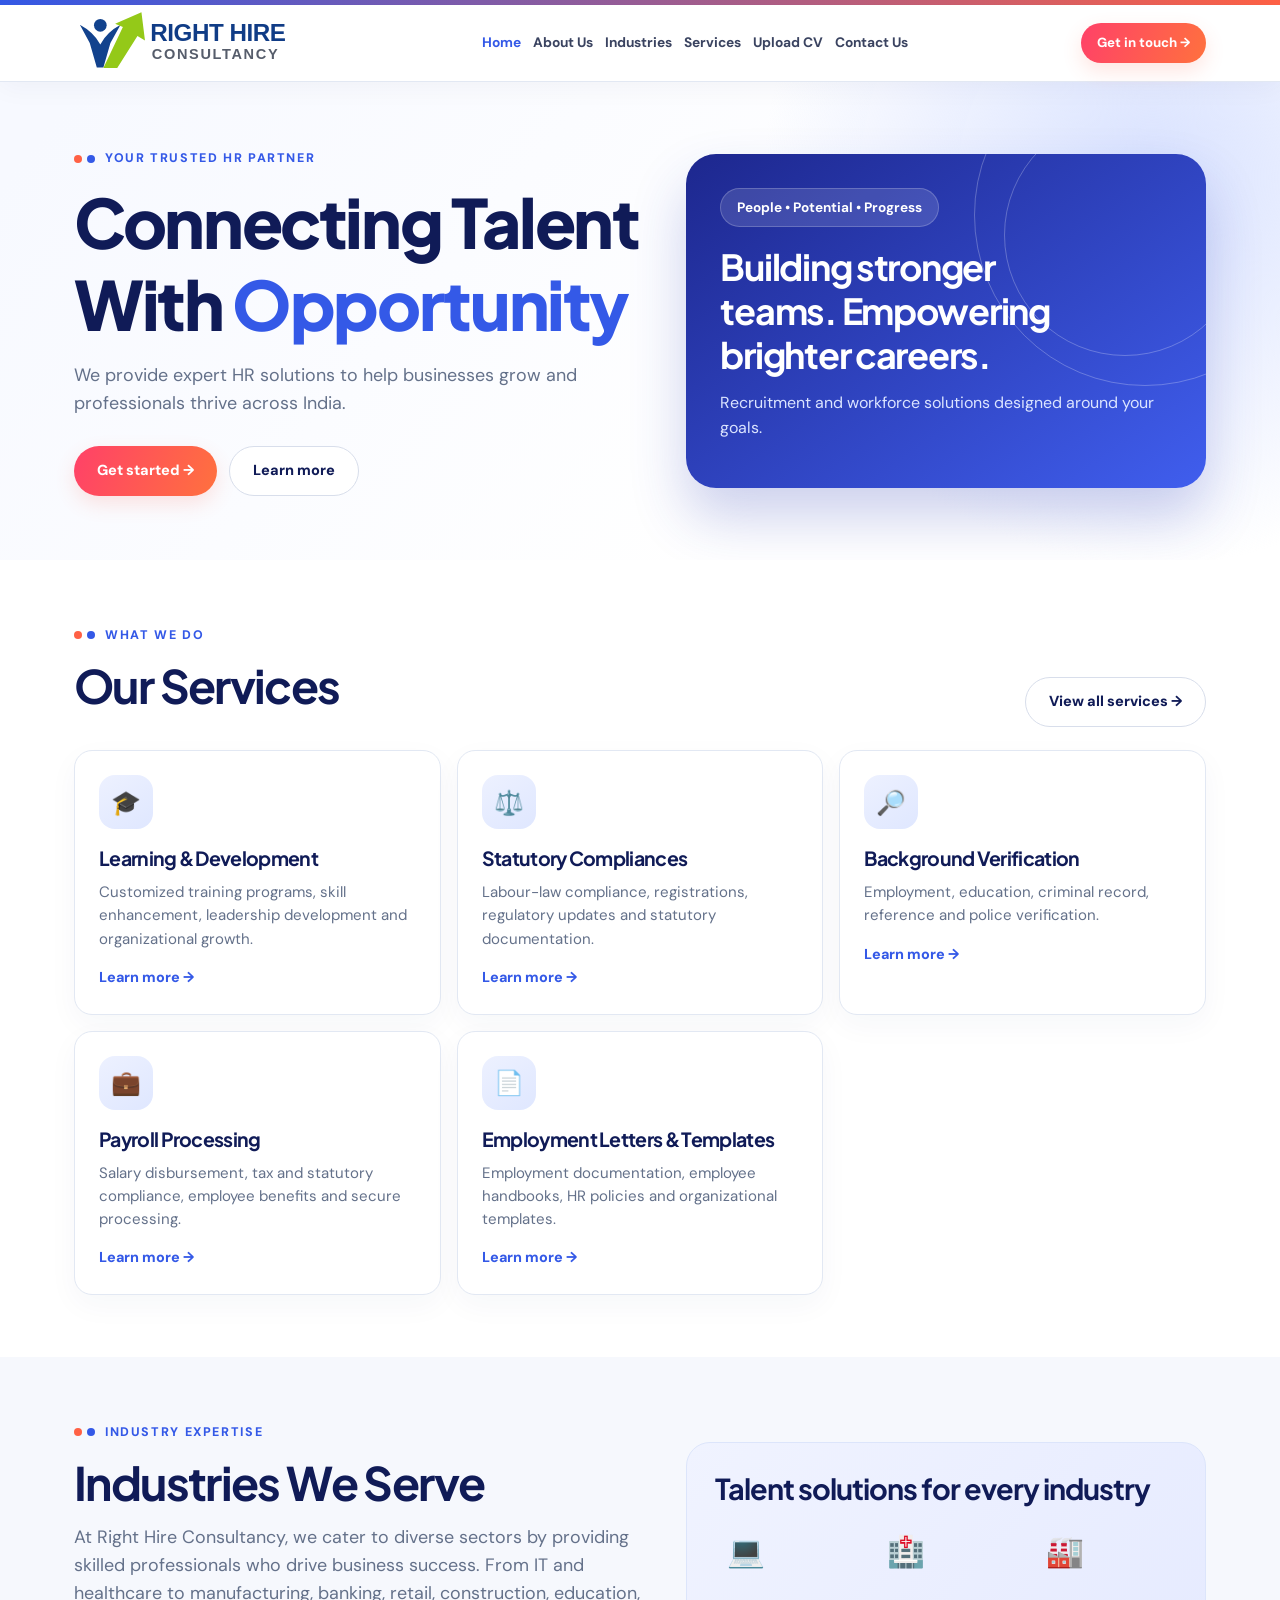
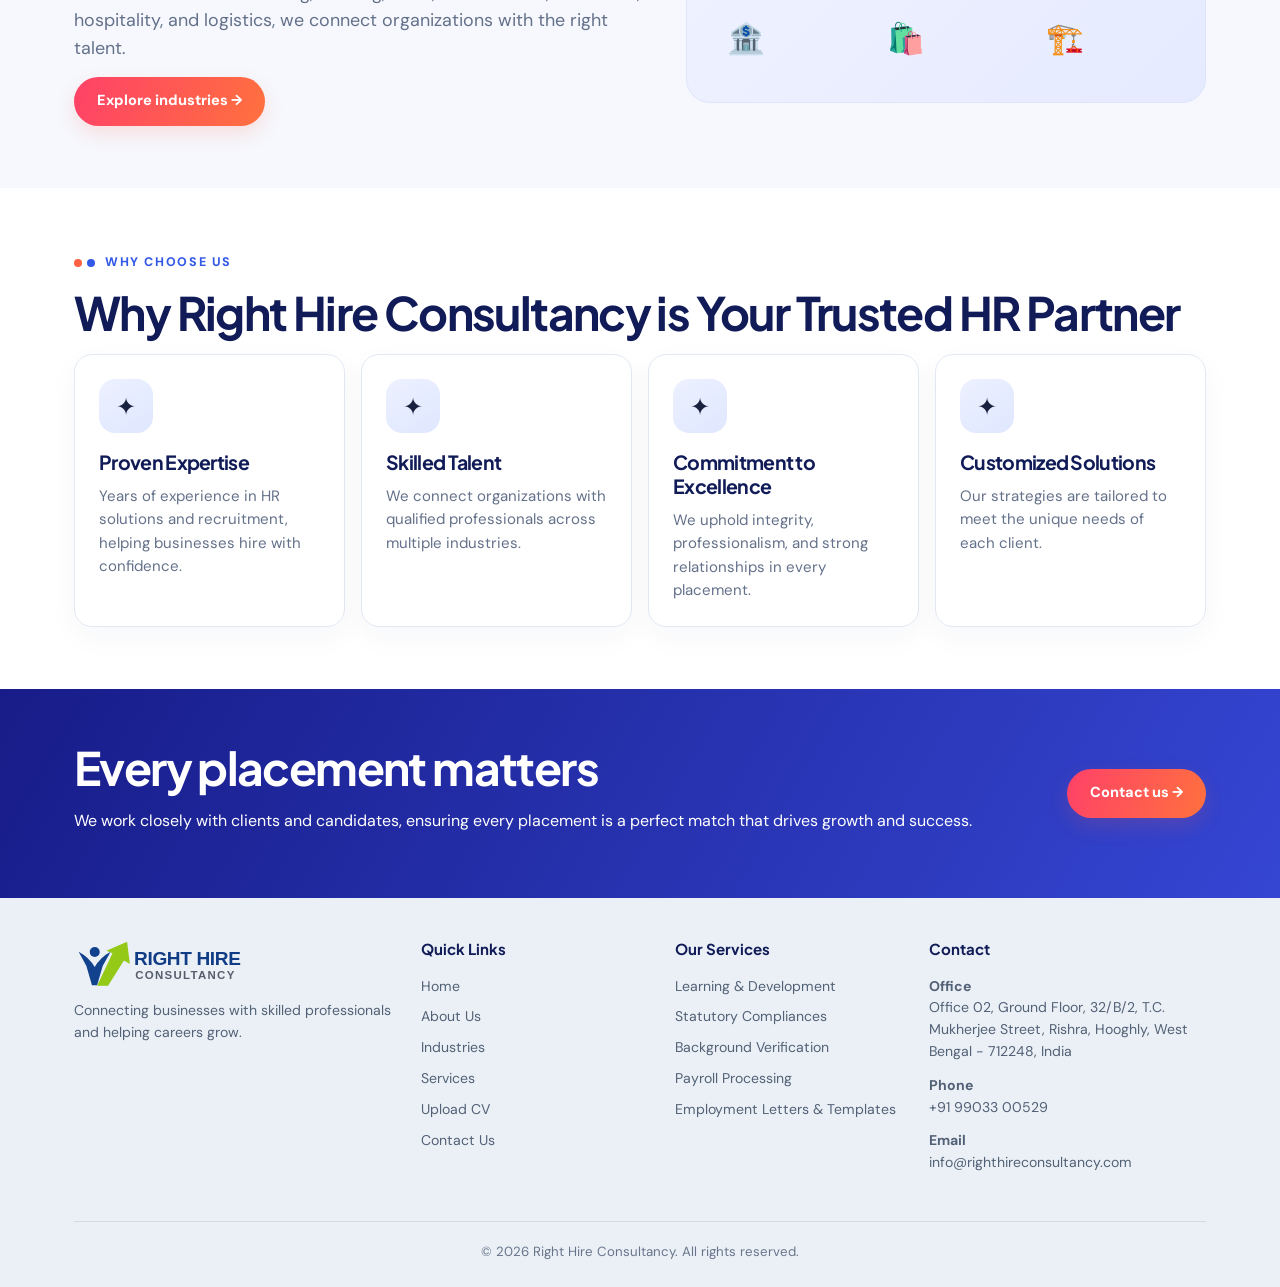
==== commit fa27a420: "Use legible new header and footer logo" ====
--- a/index.html
+++ b/index.html
@@ -1 +1 @@
-<!doctype html><html lang="en"><head><meta charset="utf-8"><meta name="viewport" content="width=device-width,initial-scale=1"><meta name="description" content="Right Hire Consultancy — HR solutions, recruitment, payroll, statutory compliance, learning and development and background verification."><title>Home | Right Hire Consultancy</title><link rel="icon" href="logo.png"><link rel="stylesheet" href="style.css"></head><body class="home-page"><a class="skip" href="#main">Skip to content</a><div class="topline"></div><header class="header"><div class="header-inner"><a class="brand" href="index.html"><img src="logo.png" alt="Right Hire Consultancy"></a><button class="menu" aria-label="Toggle navigation" aria-expanded="false" aria-controls="nav">☰</button><nav class="nav" id="nav"><a href="index.html" class="active">Home</a><a href="about.html" class="">About Us</a><a href="industries.html" class="">Industries</a><a href="services.html" class="">Services</a><a href="upload-cv.html" class="">Upload CV</a><a href="contact.html" class="">Contact Us</a></nav><a class="btn" href="contact.html">Get in touch →</a></div></header><main id="main"><section class="hero"><div class="container hero-grid"><div><div class="eyebrow">Your trusted HR partner</div><h1>Connecting Talent With <span>Opportunity</span></h1><p class="lead">We provide expert HR solutions to help businesses grow and professionals thrive across India.</p><div class="actions"><a class="btn" href="contact.html">Get started →</a><a class="btn outline" href="about.html">Learn more</a></div></div><div class="hero-art"><div class="art-chip">People • Potential • Progress</div><h2>Building stronger teams. Empowering brighter careers.</h2><p>Recruitment and workforce solutions designed around your goals.</p></div></div></section><section class="section"><div class="container"><div class="section-head"><div><div class="eyebrow">What we do</div><h2>Our Services</h2></div><a class="btn outline" href="services.html">View all services →</a></div><div class="grid three"><article class="card"><div class="symbol" aria-hidden="true">🎓</div><h3>Learning & Development</h3><p>Customized training programs, skill enhancement, leadership development and organizational growth.</p><a class="more" href="services.html#learning">Learn more →</a></article><article class="card"><div class="symbol" aria-hidden="true">⚖️</div><h3>Statutory Compliances</h3><p>Labour-law compliance, registrations, regulatory updates and statutory documentation.</p><a class="more" href="services.html#compliance">Learn more →</a></article><article class="card"><div class="symbol" aria-hidden="true">🔎</div><h3>Background Verification</h3><p>Employment, education, criminal record, reference and police verification.</p><a class="more" href="services.html#verification">Learn more →</a></article><article class="card"><div class="symbol" aria-hidden="true">💼</div><h3>Payroll Processing</h3><p>Salary disbursement, tax and statutory compliance, employee benefits and secure processing.</p><a class="more" href="services.html#payroll">Learn more →</a></article><article class="card"><div class="symbol" aria-hidden="true">📄</div><h3>Employment Letters & Templates</h3><p>Employment documentation, employee handbooks, HR policies and organizational templates.</p><a class="more" href="services.html#letters">Learn more →</a></article></div></div></section><section class="section soft"><div class="container split"><div><div class="eyebrow">Industry expertise</div><h2>Industries We Serve</h2><p class="lead">At Right Hire Consultancy, we cater to diverse sectors by providing skilled professionals who drive business success. From IT and healthcare to manufacturing, banking, retail, construction, education, hospitality, and logistics, we connect organizations with the right talent.</p><a class="btn" href="industries.html">Explore industries →</a></div><div class="highlight"><h3>Talent solutions for every industry</h3><div class="grid three"><div style="font-size:1.9rem;padding:12px" title="Information Technology (IT)">💻</div><div style="font-size:1.9rem;padding:12px" title="Healthcare">🏥</div><div style="font-size:1.9rem;padding:12px" title="Manufacturing & Production">🏭</div><div style="font-size:1.9rem;padding:12px" title="Banking & Finance">🏦</div><div style="font-size:1.9rem;padding:12px" title="Retail & E-Commerce">🛍️</div><div style="font-size:1.9rem;padding:12px" title="Construction & Infrastructure">🏗️</div></div></div></div></section><section class="section"><div class="container"><div class="eyebrow">Why choose us</div><h2>Why Right Hire Consultancy is Your Trusted HR Partner</h2><div class="grid four"><article class="card"><div class="symbol" aria-hidden="true">✦</div><h3>Proven Expertise</h3><p>Years of experience in HR solutions and recruitment, helping businesses hire with confidence.</p></article><article class="card"><div class="symbol" aria-hidden="true">✦</div><h3>Skilled Talent</h3><p>We connect organizations with qualified professionals across multiple industries.</p></article><article class="card"><div class="symbol" aria-hidden="true">✦</div><h3>Commitment to Excellence</h3><p>We uphold integrity, professionalism, and strong relationships in every placement.</p></article><article class="card"><div class="symbol" aria-hidden="true">✦</div><h3>Customized Solutions</h3><p>Our strategies are tailored to meet the unique needs of each client.</p></article></div></div></section><section class="band"><div class="container"><div><h2>Every placement matters</h2><p>We work closely with clients and candidates, ensuring every placement is a perfect match that drives growth and success.</p></div><a class="btn" href="contact.html">Contact us →</a></div></section></main><footer class="footer"><div class="container"><div class="footer-grid"><div><img src="logo.png" alt="Right Hire Consultancy"><p>Connecting businesses with skilled professionals and helping careers grow.</p></div><div><h4>Quick Links</h4><a href="index.html">Home</a><a href="about.html">About Us</a><a href="industries.html">Industries</a><a href="services.html">Services</a><a href="upload-cv.html">Upload CV</a><a href="contact.html">Contact Us</a></div><div><h4>Our Services</h4><a href="services.html#learning">Learning & Development</a><a href="services.html#compliance">Statutory Compliances</a><a href="services.html#verification">Background Verification</a><a href="services.html#payroll">Payroll Processing</a><a href="services.html#letters">Employment Letters & Templates</a></div><div><h4>Contact</h4><p><strong>Office</strong><br>Office 02, Ground Floor, 32/B/2, T.C. Mukherjee Street, Rishra, Hooghly, West Bengal - 712248, India</p><p><strong>Phone</strong><br><a href="tel:+919903300529">+91 99033 00529</a></p><p><strong>Email</strong><br><a href="mailto:info@righthireconsultancy.com">info@righthireconsultancy.com</a></p></div></div><div class="copyright">© <span id="year"></span> Right Hire Consultancy. All rights reserved.</div></div></footer><script src="script.js" defer></script></body></html>+<!doctype html><html lang="en"><head><meta charset="utf-8"><meta name="viewport" content="width=device-width,initial-scale=1"><meta name="description" content="Right Hire Consultancy — HR solutions, recruitment, payroll, statutory compliance, learning and development and background verification."><title>Home | Right Hire Consultancy</title><link rel="icon" href="logo.png"><link rel="stylesheet" href="style.css"></head><body class="home-page"><a class="skip" href="#main">Skip to content</a><div class="topline"></div><header class="header"><div class="header-inner"><a class="brand" href="index.html"><img src="logo-header.svg" alt="Right Hire Consultancy"></a><button class="menu" aria-label="Toggle navigation" aria-expanded="false" aria-controls="nav">☰</button><nav class="nav" id="nav"><a href="index.html" class="active">Home</a><a href="about.html" class="">About Us</a><a href="industries.html" class="">Industries</a><a href="services.html" class="">Services</a><a href="upload-cv.html" class="">Upload CV</a><a href="contact.html" class="">Contact Us</a></nav><a class="btn" href="contact.html">Get in touch →</a></div></header><main id="main"><section class="hero"><div class="container hero-grid"><div><div class="eyebrow">Your trusted HR partner</div><h1>Connecting Talent With <span>Opportunity</span></h1><p class="lead">We provide expert HR solutions to help businesses grow and professionals thrive across India.</p><div class="actions"><a class="btn" href="contact.html">Get started →</a><a class="btn outline" href="about.html">Learn more</a></div></div><div class="hero-art"><div class="art-chip">People • Potential • Progress</div><h2>Building stronger teams. Empowering brighter careers.</h2><p>Recruitment and workforce solutions designed around your goals.</p></div></div></section><section class="section"><div class="container"><div class="section-head"><div><div class="eyebrow">What we do</div><h2>Our Services</h2></div><a class="btn outline" href="services.html">View all services →</a></div><div class="grid three"><article class="card"><div class="symbol" aria-hidden="true">🎓</div><h3>Learning & Development</h3><p>Customized training programs, skill enhancement, leadership development and organizational growth.</p><a class="more" href="services.html#learning">Learn more →</a></article><article class="card"><div class="symbol" aria-hidden="true">⚖️</div><h3>Statutory Compliances</h3><p>Labour-law compliance, registrations, regulatory updates and statutory documentation.</p><a class="more" href="services.html#compliance">Learn more →</a></article><article class="card"><div class="symbol" aria-hidden="true">🔎</div><h3>Background Verification</h3><p>Employment, education, criminal record, reference and police verification.</p><a class="more" href="services.html#verification">Learn more →</a></article><article class="card"><div class="symbol" aria-hidden="true">💼</div><h3>Payroll Processing</h3><p>Salary disbursement, tax and statutory compliance, employee benefits and secure processing.</p><a class="more" href="services.html#payroll">Learn more →</a></article><article class="card"><div class="symbol" aria-hidden="true">📄</div><h3>Employment Letters & Templates</h3><p>Employment documentation, employee handbooks, HR policies and organizational templates.</p><a class="more" href="services.html#letters">Learn more →</a></article></div></div></section><section class="section soft"><div class="container split"><div><div class="eyebrow">Industry expertise</div><h2>Industries We Serve</h2><p class="lead">At Right Hire Consultancy, we cater to diverse sectors by providing skilled professionals who drive business success. From IT and healthcare to manufacturing, banking, retail, construction, education, hospitality, and logistics, we connect organizations with the right talent.</p><a class="btn" href="industries.html">Explore industries →</a></div><div class="highlight"><h3>Talent solutions for every industry</h3><div class="grid three"><div style="font-size:1.9rem;padding:12px" title="Information Technology (IT)">💻</div><div style="font-size:1.9rem;padding:12px" title="Healthcare">🏥</div><div style="font-size:1.9rem;padding:12px" title="Manufacturing & Production">🏭</div><div style="font-size:1.9rem;padding:12px" title="Banking & Finance">🏦</div><div style="font-size:1.9rem;padding:12px" title="Retail & E-Commerce">🛍️</div><div style="font-size:1.9rem;padding:12px" title="Construction & Infrastructure">🏗️</div></div></div></div></section><section class="section"><div class="container"><div class="eyebrow">Why choose us</div><h2>Why Right Hire Consultancy is Your Trusted HR Partner</h2><div class="grid four"><article class="card"><div class="symbol" aria-hidden="true">✦</div><h3>Proven Expertise</h3><p>Years of experience in HR solutions and recruitment, helping businesses hire with confidence.</p></article><article class="card"><div class="symbol" aria-hidden="true">✦</div><h3>Skilled Talent</h3><p>We connect organizations with qualified professionals across multiple industries.</p></article><article class="card"><div class="symbol" aria-hidden="true">✦</div><h3>Commitment to Excellence</h3><p>We uphold integrity, professionalism, and strong relationships in every placement.</p></article><article class="card"><div class="symbol" aria-hidden="true">✦</div><h3>Customized Solutions</h3><p>Our strategies are tailored to meet the unique needs of each client.</p></article></div></div></section><section class="band"><div class="container"><div><h2>Every placement matters</h2><p>We work closely with clients and candidates, ensuring every placement is a perfect match that drives growth and success.</p></div><a class="btn" href="contact.html">Contact us →</a></div></section></main><footer class="footer"><div class="container"><div class="footer-grid"><div><img src="logo-header.svg" alt="Right Hire Consultancy"><p>Connecting businesses with skilled professionals and helping careers grow.</p></div><div><h4>Quick Links</h4><a href="index.html">Home</a><a href="about.html">About Us</a><a href="industries.html">Industries</a><a href="services.html">Services</a><a href="upload-cv.html">Upload CV</a><a href="contact.html">Contact Us</a></div><div><h4>Our Services</h4><a href="services.html#learning">Learning & Development</a><a href="services.html#compliance">Statutory Compliances</a><a href="services.html#verification">Background Verification</a><a href="services.html#payroll">Payroll Processing</a><a href="services.html#letters">Employment Letters & Templates</a></div><div><h4>Contact</h4><p><strong>Office</strong><br>Office 02, Ground Floor, 32/B/2, T.C. Mukherjee Street, Rishra, Hooghly, West Bengal - 712248, India</p><p><strong>Phone</strong><br><a href="tel:+919903300529">+91 99033 00529</a></p><p><strong>Email</strong><br><a href="mailto:info@righthireconsultancy.com">info@righthireconsultancy.com</a></p></div></div><div class="copyright">© <span id="year"></span> Right Hire Consultancy. All rights reserved.</div></div></footer><script src="script.js" defer></script></body></html>
--- a/style.css
+++ b/style.css
@@ -4,3 +4,80 @@
 
 /* Larger, responsive company branding */
 .header-inner{min-height:98px}.brand img{width:220px;max-width:240px;max-height:86px;height:auto;object-fit:contain;object-position:left center}.footer img{width:185px;max-width:100%;max-height:90px;object-fit:contain;object-position:left center}@media(max-width:900px){.header-inner{min-height:80px}.brand img{width:180px;max-width:calc(100vw - 115px);max-height:72px}.nav{top:90px}}@media(max-width:580px){.brand img{width:160px;max-height:65px}.header-inner{min-height:76px}.nav{top:84px}}
+
+/* Larger logo on the homepage only */
+.home-page .brand img{width:285px;max-width:285px;max-height:108px;height:auto}.home-page .header-inner{gap:16px}.home-page .nav{gap:17px}@media(max-width:900px){.home-page .brand img{width:230px;max-width:calc(100vw - 115px);max-height:92px}}@media(max-width:580px){.home-page .brand img{width:205px;max-width:calc(100vw - 115px);max-height:80px}}
+
+/* November visual polish: compact rhythm, premium cards, accessible responsive layouts */
+:root{--line:#e2e8f3;--soft:#f6f8fd}
+body{line-height:1.55}
+h1{margin-bottom:16px}h2{margin-bottom:14px}h3{margin-bottom:10px}
+p{margin-bottom:14px}
+.section{padding:62px 0}.page-hero{padding:52px 0 46px}.page-hero p{margin-bottom:0}
+.hero{padding:64px 0}.hero-grid,.split{gap:38px}
+.hero-art{min-height:320px;padding:34px}.hero-art h2{font-size:clamp(1.75rem,3vw,2.25rem)}
+.eyebrow{margin-bottom:12px}.section-head{margin-bottom:23px}
+.grid{gap:16px}.card{padding:24px;border-radius:18px;box-shadow:0 10px 30px #172f6a0a;transition:transform .2s ease,box-shadow .2s ease,border-color .2s ease}
+.card:hover{transform:translateY(-3px);border-color:#cbd7fa;box-shadow:0 16px 32px #172f6a14}
+.card .symbol{width:54px;height:54px;border-radius:16px;background:linear-gradient(145deg,#edf1ff,#dfe7ff)}
+.card a.more{margin-top:15px}
+.highlight{padding:28px;border:1px solid #dce5fb}
+.footer{padding-top:42px}.footer-grid{gap:24px}
+.header-inner{padding-top:9px;padding-bottom:9px}.nav{gap:15px}.nav a{white-space:nowrap}
+.service-page .section{padding:42px 0 26px}
+.service-page .service-nav{display:grid;grid-template-columns:repeat(5,minmax(0,1fr));gap:12px;margin:12px 0 8px}
+.service-page .service-tab{display:flex;align-items:center;justify-content:center;min-height:88px;padding:16px 12px;text-align:center;white-space:normal;border-radius:16px;background:#fff;border:1px solid #dce4f5;box-shadow:0 6px 18px #172f6a09;font-size:.87rem}
+.service-page .service-tab:hover{transform:translateY(-2px);border-color:#8fa6f7}
+.service-page .service-tab.active{background:linear-gradient(135deg,#202b8f,#4264e7);border-color:#283bb5;color:#fff;box-shadow:0 12px 26px #2a3cc13b}
+.service-page .service-block{padding:30px 0 58px;border-bottom:0;scroll-margin-top:130px}
+.service-page .service-block .split{align-items:start;grid-template-columns:.9fr 1.1fr;gap:28px}
+.service-page .service-block .highlight{background:linear-gradient(145deg,#f2f5ff,#e8edff);border-radius:22px}
+.service-page .service-block .highlight h3{font-size:1.35rem}
+.service-page .service-block .list-check{display:grid;grid-template-columns:repeat(2,minmax(0,1fr));gap:4px 16px;margin:10px 0 0}
+.service-page .service-block .list-check li{padding:8px 0 8px 25px;font-size:.92rem}
+.service-page .service-block .faq{margin-top:15px;max-width:980px}
+.service-page .faq details{padding:14px 18px;margin-bottom:8px;border:1px solid #e1e7f3;border-radius:12px;background:#fff}
+.service-page .faq summary{list-style-position:inside}
+.service-page .service-block h2{font-size:clamp(1.85rem,3.2vw,2.6rem)}
+.contact-page .section{padding:52px 0 64px}
+.contact-page .contact-layout{display:grid;grid-template-columns:minmax(0,.9fr) minmax(0,1.1fr);align-items:start;gap:28px}
+.contact-page .contact-intro .lead{font-size:1rem;line-height:1.65}
+.contact-page .contact-info{display:grid;gap:13px;margin-top:22px}
+.contact-page .contact-detail{display:flex;align-items:flex-start;gap:14px;padding:18px;background:#fff;border:1px solid #e0e7f4;border-radius:16px;box-shadow:0 8px 22px #172f6a09}
+.contact-page .contact-detail-icon{flex:0 0 42px;height:42px;display:grid;place-items:center;border-radius:12px;background:#edf2ff;font-size:21px}
+.contact-page .contact-detail h3{font-size:1rem;margin:0 0 5px}
+.contact-page .contact-detail p{margin:0;color:#536176;font-size:.92rem;overflow-wrap:anywhere}
+.contact-page .contact-detail a{color:#3049c4;font-weight:700}
+.contact-page .form{padding:28px;border-radius:22px;box-shadow:0 18px 44px #172f6a12}
+.contact-page .form h3{font-size:1.5rem}
+.contact-page .form .notice{background:#f1f5ff;color:#4d5b7b;border-color:#dfe7fa;font-size:.82rem;padding:10px 13px}
+.contact-page .field{margin-bottom:13px}
+.contact-page .field input,.contact-page .field textarea{background:#fff;padding:12px 13px;transition:border-color .2s,box-shadow .2s}
+.contact-page .field input:focus,.contact-page .field textarea:focus{box-shadow:0 0 0 3px #3459e71a}
+.contact-page .form-grid{gap:0 14px}
+@media(max-width:1100px){.service-page .service-nav{grid-template-columns:repeat(3,minmax(0,1fr))}.home-page .header-inner>.btn{display:none}}
+@media(max-width:900px){.service-page .service-nav{grid-template-columns:repeat(2,minmax(0,1fr))}.contact-page .contact-layout,.service-page .service-block .split{grid-template-columns:1fr}.hero{padding:48px 0}.section{padding:50px 0}}
+@media(max-width:580px){.section{padding:42px 0}.page-hero{padding:38px 0}.service-page .service-nav{grid-template-columns:1fr 1fr;gap:9px}.service-page .service-tab{min-height:76px;font-size:.79rem;padding:10px}.service-page .service-block .list-check{grid-template-columns:1fr}.contact-page .section{padding:38px 0}.contact-page .form{padding:20px}.contact-page .contact-detail{padding:15px}.contact-page .form-grid{grid-template-columns:1fr}.hero-art{min-height:260px}}
+
+/* Final header compacting and service detail alignment */
+.header-inner{min-height:70px;padding-top:5px;padding-bottom:5px;gap:13px}
+.header .brand{flex-shrink:0}
+.header .brand img{width:190px;max-width:190px;max-height:66px}
+.header .nav{gap:13px}
+.header .nav a{font-size:.86rem}
+.header-inner>.btn{padding:10px 16px;font-size:.83rem}
+.home-page .header-inner{min-height:76px;gap:12px}
+.home-page .brand img{width:235px;max-width:235px;max-height:76px}
+.home-page .nav{gap:12px}
+.service-page .service-block .split{align-items:start!important;grid-template-columns:minmax(0,1fr) minmax(0,1fr);gap:24px;margin-top:20px!important}
+.service-page .service-block .split>div:first-child{align-self:start;padding-top:12px}
+.service-page .service-block .split>div:first-child h3{margin-top:0}
+.service-page .service-block .highlight{align-self:start;padding:24px}
+.service-page .service-block .highlight h3{font-size:1.2rem;line-height:1.35;margin-bottom:12px}
+.service-page .service-block .list-check{grid-template-columns:1fr 1fr;gap:0 10px}
+.service-page .service-block .list-check li{padding:6px 0 6px 23px;line-height:1.4}
+.service-page .service-block .lead{max-width:850px}
+.service-page .service-block{padding-top:24px}
+@media(max-width:1100px){.header-inner>.btn{display:none}}
+@media(max-width:900px){.header-inner{min-height:68px}.header .brand img{width:180px;max-width:calc(100vw - 110px);max-height:62px}.home-page .header-inner{min-height:72px}.home-page .brand img{width:210px;max-width:calc(100vw - 110px);max-height:72px}.nav{top:76px}.service-page .service-block .split{grid-template-columns:1fr;gap:18px}.service-page .service-block .split>div:first-child{padding-top:0}}
+@media(max-width:580px){.header-inner{min-height:62px;padding-top:4px;padding-bottom:4px}.header .brand img{width:155px;max-height:55px}.home-page .header-inner{min-height:66px}.home-page .brand img{width:185px;max-height:64px}.nav{top:70px}.service-page .service-block .highlight{padding:20px}.service-page .service-block .list-check{grid-template-columns:1fr}}
